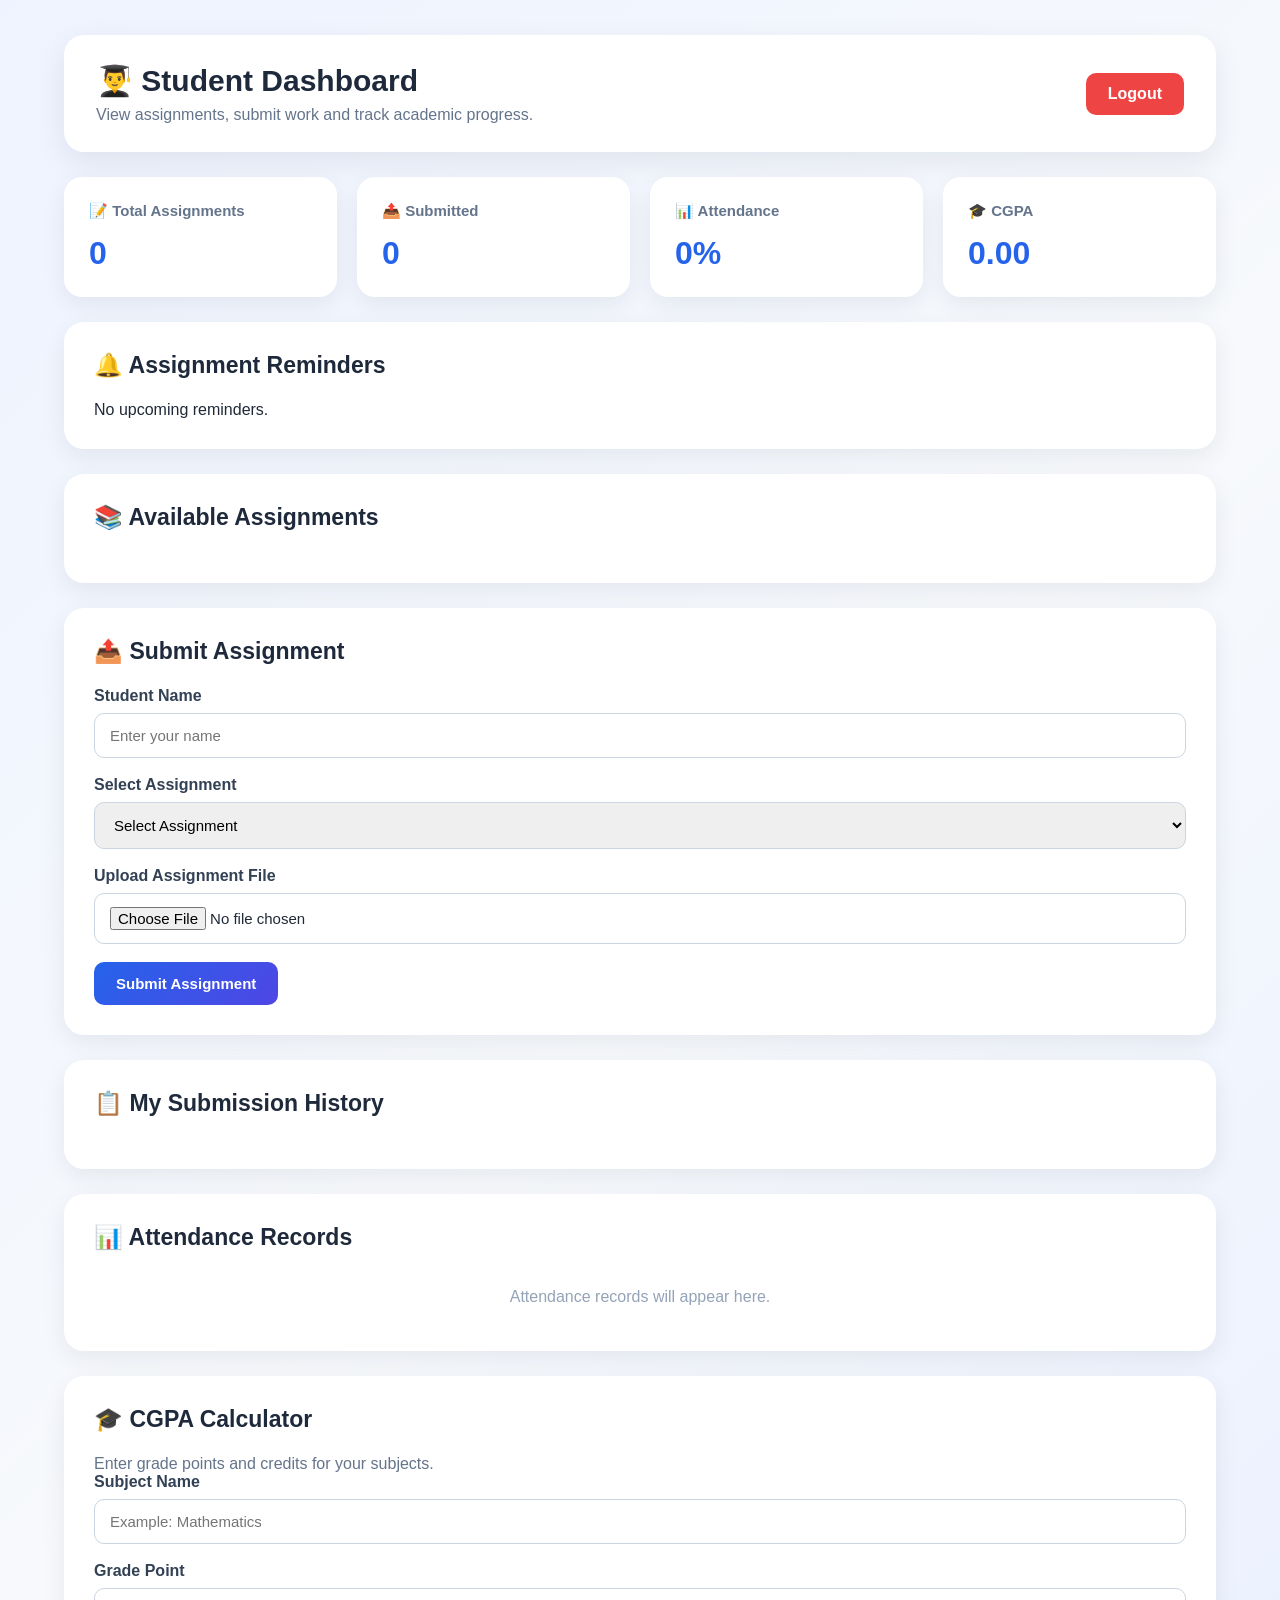
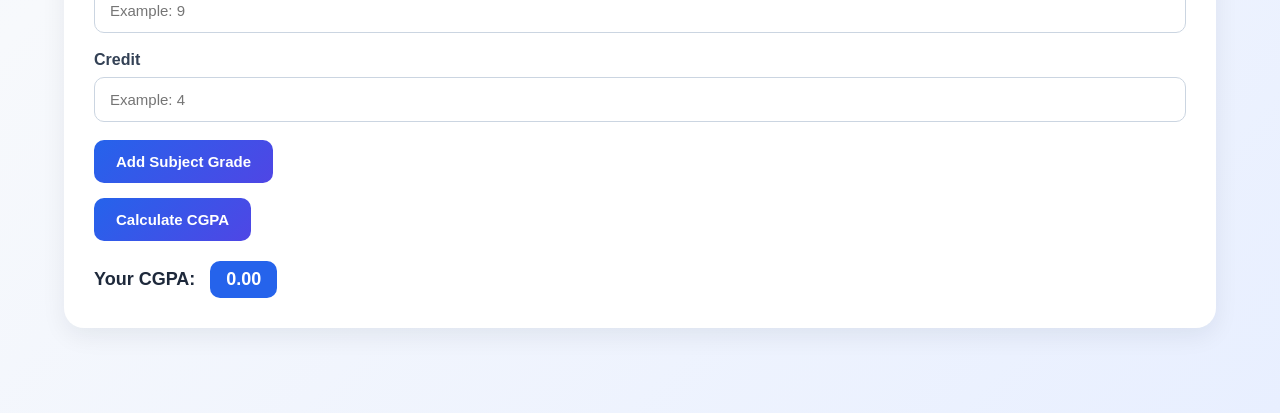
==== STUDENT.HTML @ c76e6006 "Updated College Academic Portal" ====
<!DOCTYPE html>
<html lang="en">

<head>

    <meta charset="UTF-8">

    <meta
        name="viewport"
        content="width=device-width, initial-scale=1.0"
    >

    <title>Student Dashboard</title>

    <link rel="stylesheet" href="STYLE.CSS">

</head>


<body>


<div class="dashboard-container">


    <!-- HEADER -->

    <header class="dashboard-header">

        <div>

            <h1>👨‍🎓 Student Dashboard</h1>

            <p>
                View assignments, submit work and track academic progress.
            </p>

        </div>


        <a href="INDEX.HTML" class="logout-button">

            Logout

        </a>

    </header>



    <!-- DASHBOARD -->

    <section class="stats-grid">


        <div class="stat-card">

            <h3>📝 Total Assignments</h3>

            <span id="studentAssignmentCount">

                0

            </span>

        </div>



        <div class="stat-card">

            <h3>📤 Submitted</h3>

            <span id="studentSubmittedCount">

                0

            </span>

        </div>



        <div class="stat-card">

            <h3>📊 Attendance</h3>

            <span id="studentAttendance">

                0%

            </span>

        </div>



        <div class="stat-card">

            <h3>🎓 CGPA</h3>

            <span id="studentCGPA">

                0.00

            </span>

        </div>


    </section>



    <!-- REMINDERS -->

    <section class="portal-section">


        <h2>🔔 Assignment Reminders</h2>


        <div id="reminderList">

            No upcoming reminders.

        </div>


    </section>



    <!-- AVAILABLE ASSIGNMENTS -->

    <section class="portal-section">


        <h2>📚 Available Assignments</h2>


        <div
            id="studentAssignmentList"
            class="list-container"
        >

        </div>


    </section>



    <!-- SUBMIT ASSIGNMENT -->

    <section class="portal-section">


        <h2>📤 Submit Assignment</h2>


        <div class="form-group">

            <label>Student Name</label>

            <input
                type="text"
                id="studentName"
                placeholder="Enter your name"
            >

        </div>



        <div class="form-group">

            <label>Select Assignment</label>

            <select id="studentAssignmentSelect">

                <option value="">

                    Select Assignment

                </option>

            </select>

        </div>



        <div class="form-group">

            <label>Upload Assignment File</label>

            <input
                type="file"
                id="assignmentFile"
            >

        </div>



        <button id="submitAssignmentButton">

            Submit Assignment

        </button>


    </section>



    <!-- SUBMISSION HISTORY -->

    <section class="portal-section">


        <h2>📋 My Submission History</h2>


        <div
            id="studentSubmissionHistory"
            class="list-container"
        >

        </div>


    </section>



    <!-- ATTENDANCE -->

    <section class="portal-section">


        <h2>📊 Attendance Records</h2>


        <p class="empty-message">

            Attendance records will appear here.

        </p>


    </section>



    <!-- CGPA -->

    <section class="portal-section">


        <h2>🎓 CGPA Calculator</h2>


        <p class="section-description">

            Enter grade points and credits for your subjects.
        </p>



        <div class="form-group">

            <label>Subject Name</label>

            <input
                type="text"
                id="cgpaSubject"
                placeholder="Example: Mathematics"
            >

        </div>



        <div class="form-group">

            <label>Grade Point</label>

            <input
                type="number"
                id="gradePoint"
                placeholder="Example: 9"
            >

        </div>



        <div class="form-group">

            <label>Credit</label>

            <input
                type="number"
                id="credit"
                placeholder="Example: 4"
            >

        </div>



        <button id="addGradeButton">

            Add Subject Grade

        </button>



        <div
            id="cgpaSubjectList"
            class="list-container"
        >

        </div>



        <button
            id="calculateCGPAButton"
            class="secondary-button"
        >

            Calculate CGPA

        </button>



        <div class="cgpa-result">

            Your CGPA:

            <span id="cgpaResult">

                0.00

            </span>

        </div>


    </section>


</div>


<script src="SCRIPT.JS"></script>


</body>

</html>
---- STYLE.CSS ----
/* =========================
   GLOBAL SETTINGS
========================= */

* {
    margin: 0;
    padding: 0;
    box-sizing: border-box;
}


body {

    font-family: Arial, sans-serif;

    background:
    linear-gradient(
        135deg,
        #eef3ff,
        #f7f9fc,
        #e8efff
    );

    color: #1f2937;

    min-height: 100vh;

}


/* =========================
   PAGE
========================= */

.page-wrapper {

    width: 100%;

    min-height: 100vh;

}


/* =========================
   NAVBAR
========================= */

.navbar {

    width: 100%;

    padding: 20px 8%;

    display: flex;

    justify-content: space-between;

    align-items: center;

    background: white;

    box-shadow:
    0 4px 20px rgba(0, 0, 0, 0.08);

}


.logo {

    display: flex;

    align-items: center;

    gap: 12px;

}


.logo-icon {

    width: 50px;

    height: 50px;

    border-radius: 14px;

    display: flex;

    align-items: center;

    justify-content: center;

    font-size: 24px;

    background:
    linear-gradient(
        135deg,
        #2563eb,
        #4f46e5
    );

}


.logo h2 {

    font-size: 22px;

    color: #1e293b;

}


.logo p {

    font-size: 13px;

    color: #64748b;

    margin-top: 4px;

}


.nav-status {

    padding: 10px 18px;

    background: #f1f5f9;

    border-radius: 30px;

    font-size: 14px;

    color: #475569;

}


.status-dot {

    width: 9px;

    height: 9px;

    display: inline-block;

    border-radius: 50%;

    background: #22c55e;

    margin-right: 7px;

}


/* =========================
   HERO SECTION
========================= */

.hero {

    padding:

    80px 10%

    60px;

    text-align: center;

}


.hero-content {

    max-width: 850px;

    margin: auto;

}


.welcome-badge {

    display: inline-block;

    padding: 10px 20px;

    border-radius: 30px;

    background: #dbeafe;

    color: #2563eb;

    font-size: 14px;

    font-weight: bold;

    margin-bottom: 25px;

}


.hero h1 {

    font-size: 48px;

    line-height: 1.2;

    color: #1e293b;

}


.hero h1 span {

    display: block;

    color: #2563eb;

}


.hero p {

    max-width: 700px;

    margin: 25px auto 0;

    font-size: 18px;

    line-height: 1.7;

    color: #64748b;

}


/* =========================
   FEATURES
========================= */

.features-section {

    width: 85%;

    max-width: 1200px;

    margin: auto;

    padding: 40px 0 70px;

    text-align: center;

}


.features-section h2 {

    font-size: 30px;

    color: #1e293b;

}


.section-description {

    margin-top: 12px;

    color: #64748b;

}


.features-grid {

    margin-top: 40px;

    display: grid;

    grid-template-columns:

    repeat(4, 1fr);

    gap: 20px;

}


.feature-card {

    background: white;

    padding: 30px 22px;

    border-radius: 18px;

    text-align: left;

    box-shadow:

    0 10px 25px
    rgba(15, 23, 42, 0.08);

    transition: 0.3s;

}


.feature-card:hover {

    transform:
    translateY(-7px);

    box-shadow:

    0 18px 35px
    rgba(37, 99, 235, 0.15);

}


.feature-icon {

    width: 50px;

    height: 50px;

    display: flex;

    align-items: center;

    justify-content: center;

    font-size: 25px;

    border-radius: 14px;

    background: #eff6ff;

    margin-bottom: 18px;

}


.feature-card h3 {

    font-size: 18px;

    color: #1e293b;

    margin-bottom: 10px;

}


.feature-card p {

    color: #64748b;

    line-height: 1.6;

    font-size: 14px;

}


/* =========================
   ROLE SECTION
========================= */

.role-section {

    width: 85%;

    max-width: 1100px;

    margin: 20px auto 70px;

}


.role-heading {

    text-align: center;

    margin-bottom: 35px;

}


.role-heading h2 {

    font-size: 32px;

    color: #1e293b;

}


.role-heading p {

    margin-top: 10px;

    color: #64748b;

}


.role-container {

    display: grid;

    grid-template-columns:

    repeat(2, 1fr);

    gap: 30px;

}


.role-card {

    background: white;

    padding: 40px;

    border-radius: 22px;

    box-shadow:

    0 12px 35px
    rgba(15, 23, 42, 0.10);

    transition: 0.3s;

}


.role-card:hover {

    transform:
    translateY(-8px);

}


.student-card {

    border-top:

    5px solid #2563eb;

}


.staff-card {

    border-top:

    5px solid #7c3aed;

}


.role-icon {

    width: 65px;

    height: 65px;

    display: flex;

    align-items: center;

    justify-content: center;

    border-radius: 18px;

    background: #f1f5f9;

    font-size: 30px;

    margin-bottom: 22px;

}


.role-card h2 {

    font-size: 27px;

    color: #1e293b;

    margin-bottom: 15px;

}


.role-card p {

    font-size: 16px;

    color: #64748b;

    line-height: 1.7;

    min-height: 80px;

}


/* =========================
   BUTTON
========================= */

.role-button {

    margin-top: 25px;

    display: flex;

    align-items: center;

    justify-content: space-between;

    text-decoration: none;

    padding: 15px 20px;

    border-radius: 12px;

    color: white;

    font-weight: bold;

    background:

    linear-gradient(
        135deg,
        #2563eb,
        #4f46e5
    );

    transition: 0.3s;

}


.staff-card .role-button {

    background:

    linear-gradient(
        135deg,
        #7c3aed,
        #9333ea
    );

}


.role-button:hover {

    transform:
    translateX(5px);

}


/* =========================
   FOOTER
========================= */

footer {

    text-align: center;

    padding: 25px;

    color: #64748b;

    font-size: 14px;

    background: white;

}


/* =========================
   TABLET
========================= */

@media (max-width: 900px) {

    .features-grid {

        grid-template-columns:

        repeat(2, 1fr);

    }


    .hero h1 {

        font-size: 38px;

    }

}


/* =========================
   MOBILE
========================= */

@media (max-width: 650px) {

    .navbar {

        padding: 18px;

        flex-direction: column;

        gap: 15px;

        text-align: center;

    }


    .logo {

        flex-direction: column;

    }


    .hero {

        padding: 60px 20px;

    }


    .hero h1 {

        font-size: 32px;

    }


    .hero p {

        font-size: 16px;

    }


    .features-section {

        width: 90%;

    }


    .features-grid {

        grid-template-columns: 1fr;

    }


    .role-section {

        width: 90%;

    }


    .role-container {

        grid-template-columns: 1fr;

    }


    .role-card {

        padding: 30px 25px;

    }

}
/* =========================
   DASHBOARD DESIGN
========================= */

.dashboard-container {
    width: 90%;
    max-width: 1200px;
    margin: 0 auto;
    padding: 35px 0 60px;
}


/* =========================
   DASHBOARD HEADER
========================= */

.dashboard-header {
    background: white;
    padding: 28px 32px;
    border-radius: 20px;

    display: flex;
    justify-content: space-between;
    align-items: center;

    margin-bottom: 25px;

    box-shadow:
        0 10px 30px
        rgba(15, 23, 42, 0.08);
}

.dashboard-header h1 {
    font-size: 30px;
    color: #1e293b;
    margin-bottom: 8px;
}

.dashboard-header p {
    color: #64748b;
}


/* =========================
   LOGOUT BUTTON
========================= */

.logout-button {
    text-decoration: none;

    background: #ef4444;

    color: white;

    padding: 12px 22px;

    border-radius: 10px;

    font-weight: bold;

    transition: 0.3s;
}

.logout-button:hover {
    transform: translateY(-2px);
}


/* =========================
   STATISTICS CARDS
========================= */

.stats-grid {
    display: grid;

    grid-template-columns:
        repeat(4, 1fr);

    gap: 20px;

    margin-bottom: 25px;
}

.stat-card {
    background: white;

    padding: 25px;

    border-radius: 18px;

    box-shadow:
        0 8px 25px
        rgba(15, 23, 42, 0.07);
}

.stat-card h3 {
    font-size: 15px;

    color: #64748b;

    margin-bottom: 15px;
}

.stat-card span {
    font-size: 32px;

    font-weight: bold;

    color: #2563eb;
}


/* =========================
   DASHBOARD SECTIONS
========================= */

.portal-section {
    background: white;

    padding: 30px;

    border-radius: 20px;

    margin-bottom: 25px;

    box-shadow:
        0 8px 25px
        rgba(15, 23, 42, 0.07);
}

.portal-section h2 {
    color: #1e293b;

    font-size: 23px;

    margin-bottom: 22px;
}


/* =========================
   FORM
========================= */

.form-group {
    margin-bottom: 18px;
}

.form-group label {
    display: block;

    margin-bottom: 8px;

    font-weight: bold;

    color: #334155;
}

input,
select,
textarea {
    width: 100%;

    padding: 13px 15px;

    border:
        1px solid #cbd5e1;

    border-radius: 10px;

    font-size: 15px;

    outline: none;
}

input:focus,
select:focus,
textarea:focus {
    border-color: #2563eb;

    box-shadow:
        0 0 0 3px
        rgba(37, 99, 235, 0.12);
}

textarea {
    min-height: 110px;

    resize: vertical;
}


/* =========================
   SUBJECT INPUT
========================= */

.input-row {
    display: flex;

    gap: 12px;

    align-items: center;
}

.input-row input {
    flex: 1;
}


/* =========================
   BUTTONS
========================= */

button {
    background:
        linear-gradient(
            135deg,
            #2563eb,
            #4f46e5
        );

    color: white;

    border: none;

    padding: 13px 22px;

    border-radius: 10px;

    cursor: pointer;

    font-size: 15px;

    font-weight: bold;

    transition: 0.3s;
}

button:hover {
    transform: translateY(-2px);

    box-shadow:
        0 8px 18px
        rgba(37, 99, 235, 0.25);
}


/* =========================
   LIST ITEMS
========================= */

.list-container {
    margin-top: 15px;
}

.list-item {
    background: #f8fafc;

    padding: 18px;

    border-radius: 12px;

    margin-bottom: 12px;

    border-left:
        5px solid #2563eb;
}

.list-item h3 {
    color: #1e293b;

    margin-bottom: 8px;
}

.list-item p {
    color: #64748b;

    margin: 6px 0;

    line-height: 1.5;
}


/* =========================
   DELETE BUTTON
========================= */

.delete-button {
    background: #ef4444;

    margin-top: 10px;

    padding: 9px 15px;
}


/* =========================
   EMPTY MESSAGE
========================= */

.empty-message {
    color: #94a3b8;

    text-align: center;

    padding: 15px;
}


/* =========================
   CGPA
========================= */

.cgpa-result {
    margin-top: 20px;

    font-size: 18px;

    font-weight: bold;

    color: #1e293b;
}

.cgpa-result span {
    display: inline-block;

    margin-left: 10px;

    padding: 8px 16px;

    border-radius: 10px;

    background: #2563eb;

    color: white;
}


/* =========================
   DASHBOARD RESPONSIVE
========================= */

@media (max-width: 900px) {

    .stats-grid {
        grid-template-columns:
            repeat(2, 1fr);
    }

}


@media (max-width: 650px) {

    .dashboard-container {
        width: 90%;
    }

    .dashboard-header {
        flex-direction: column;

        gap: 18px;

        text-align: center;
    }

    .stats-grid {
        grid-template-columns: 1fr;
    }

    .input-row {
        flex-direction: column;

        align-items: stretch;
    }

    .input-row button {
        width: 100%;
    }

    .portal-section {
        padding: 22px;
    }

}
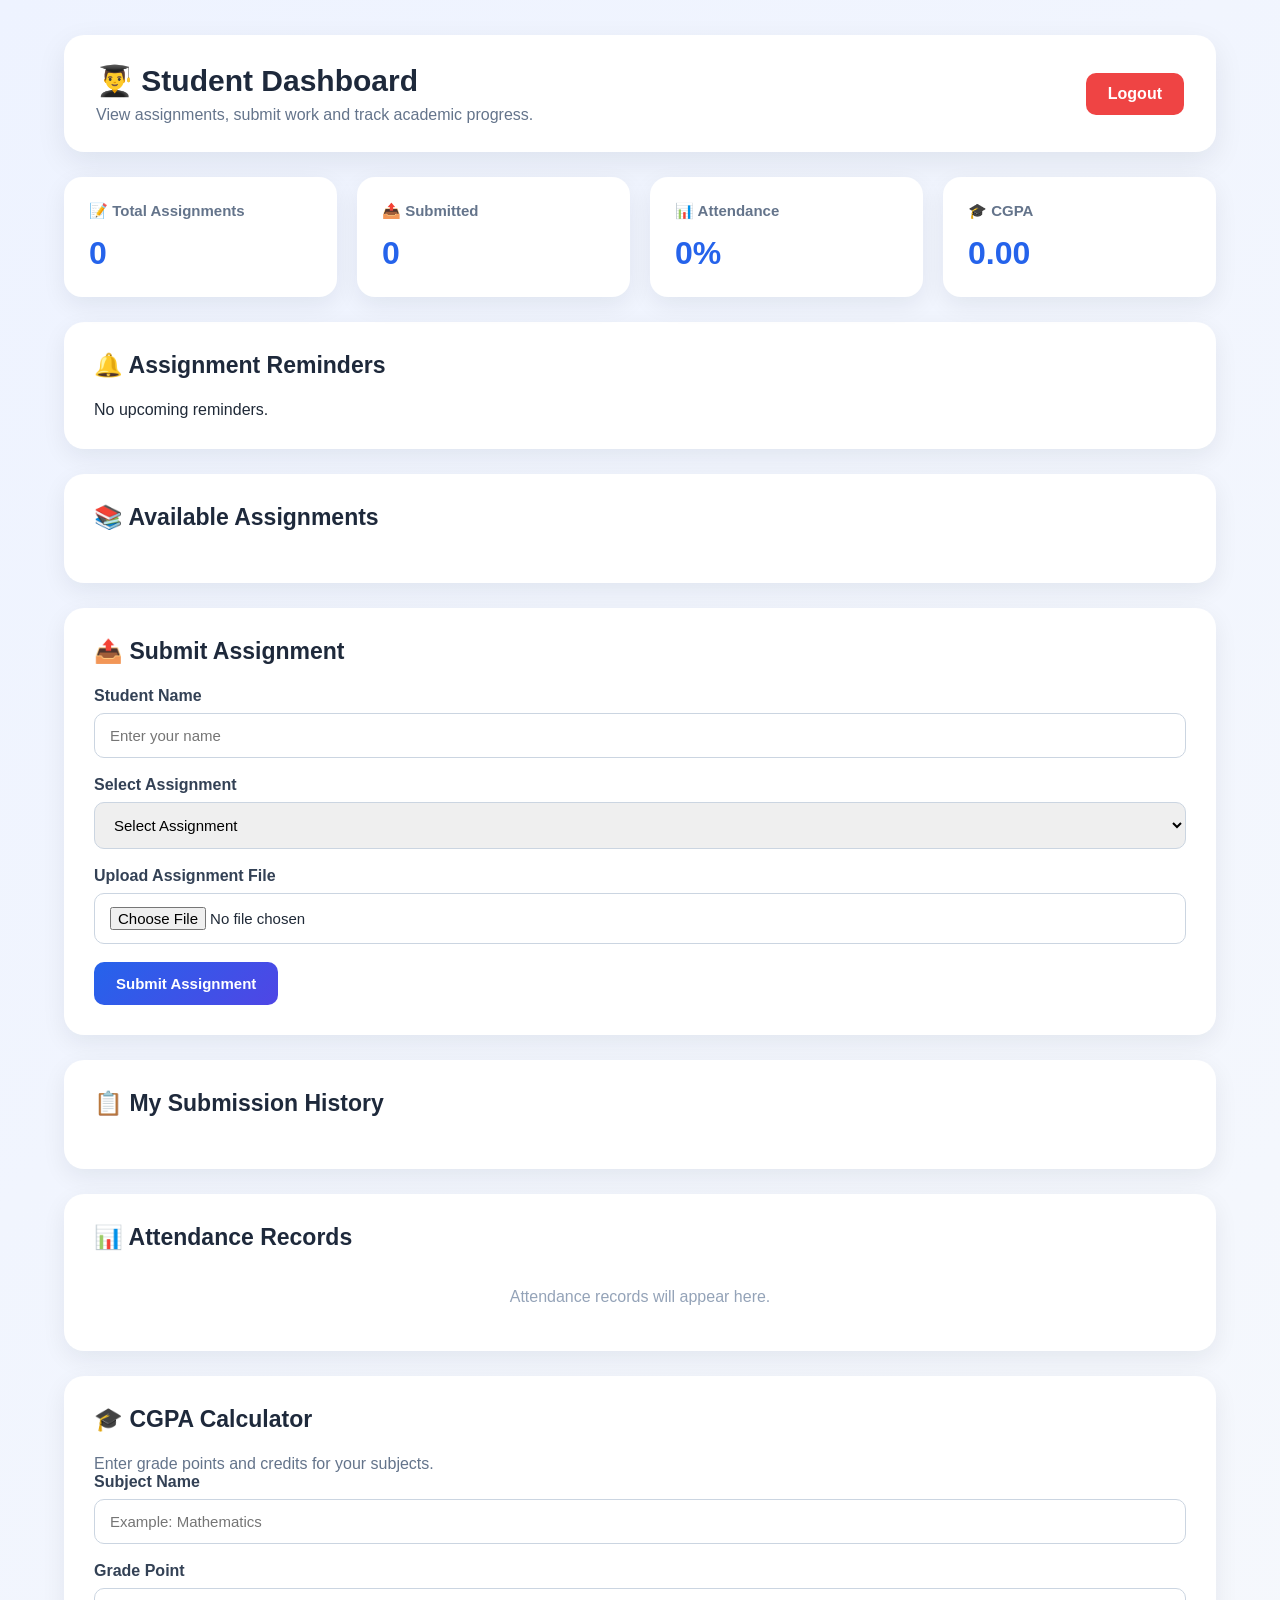
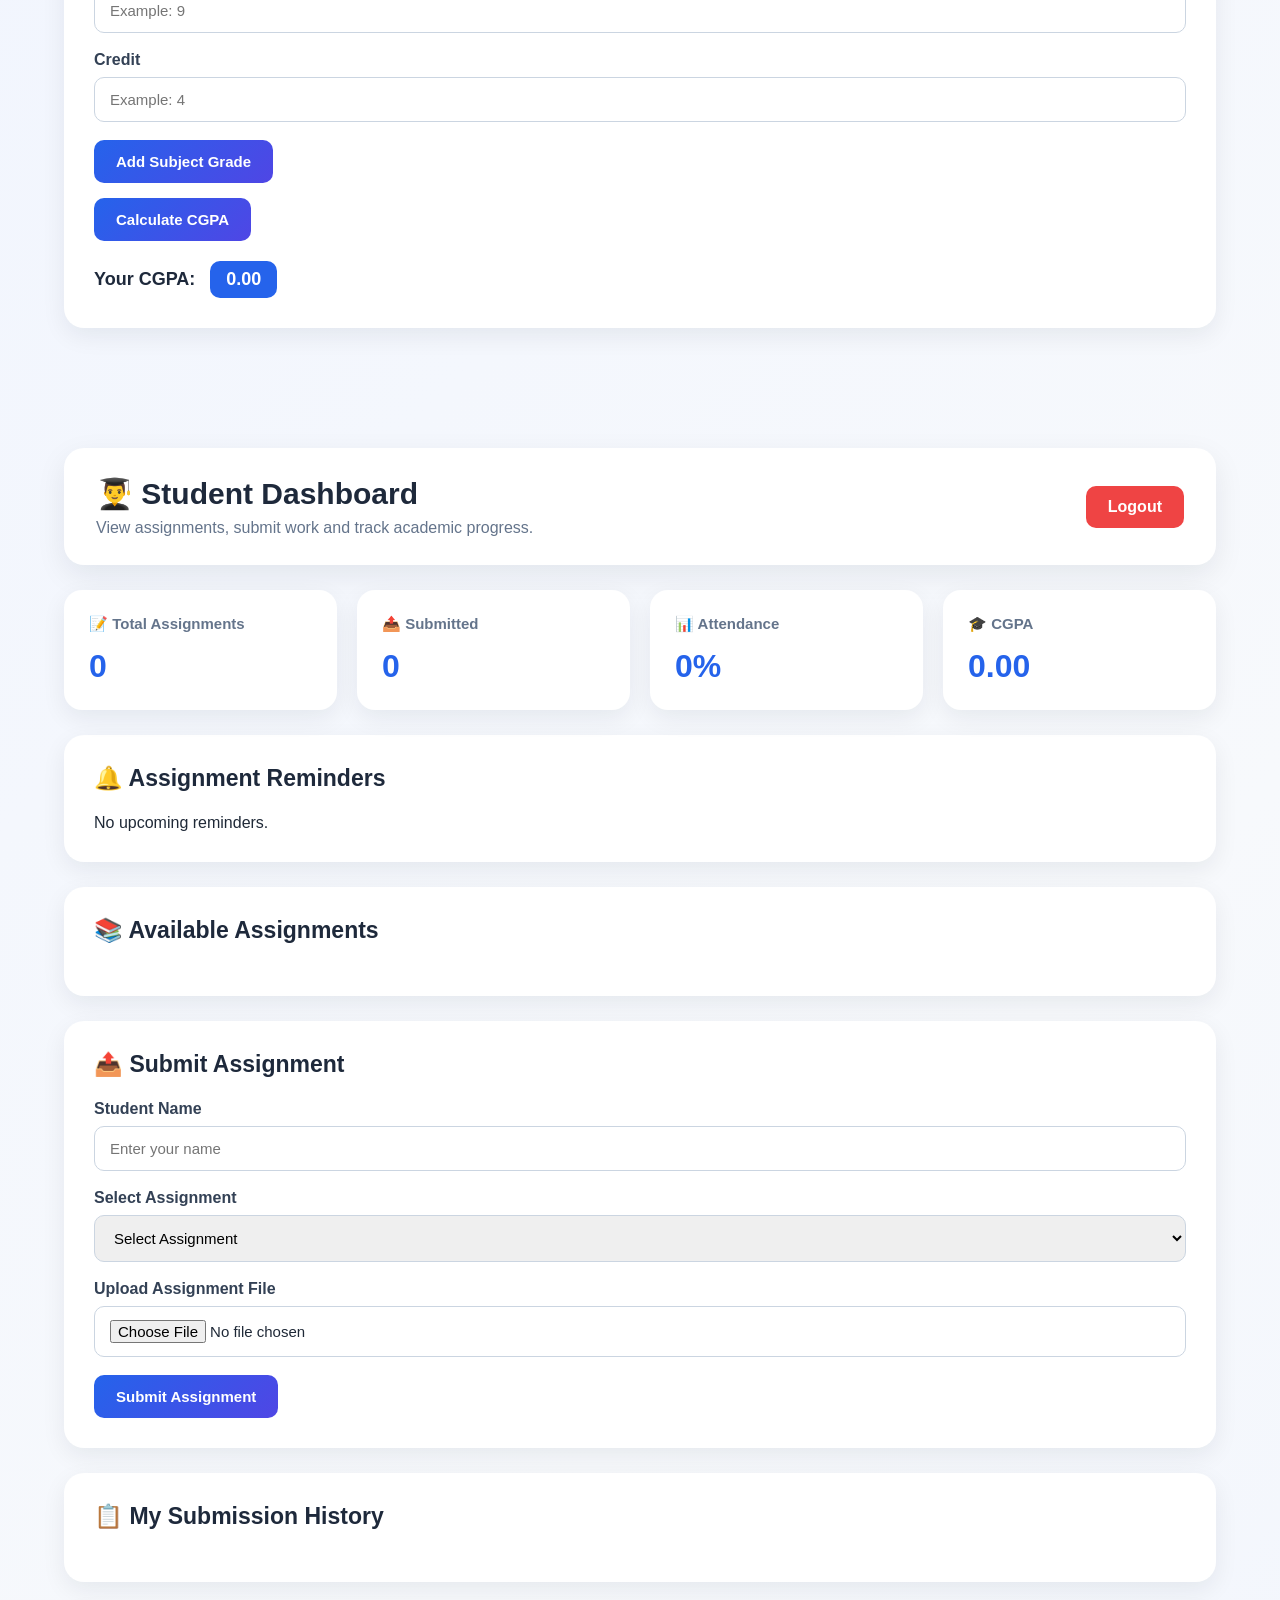
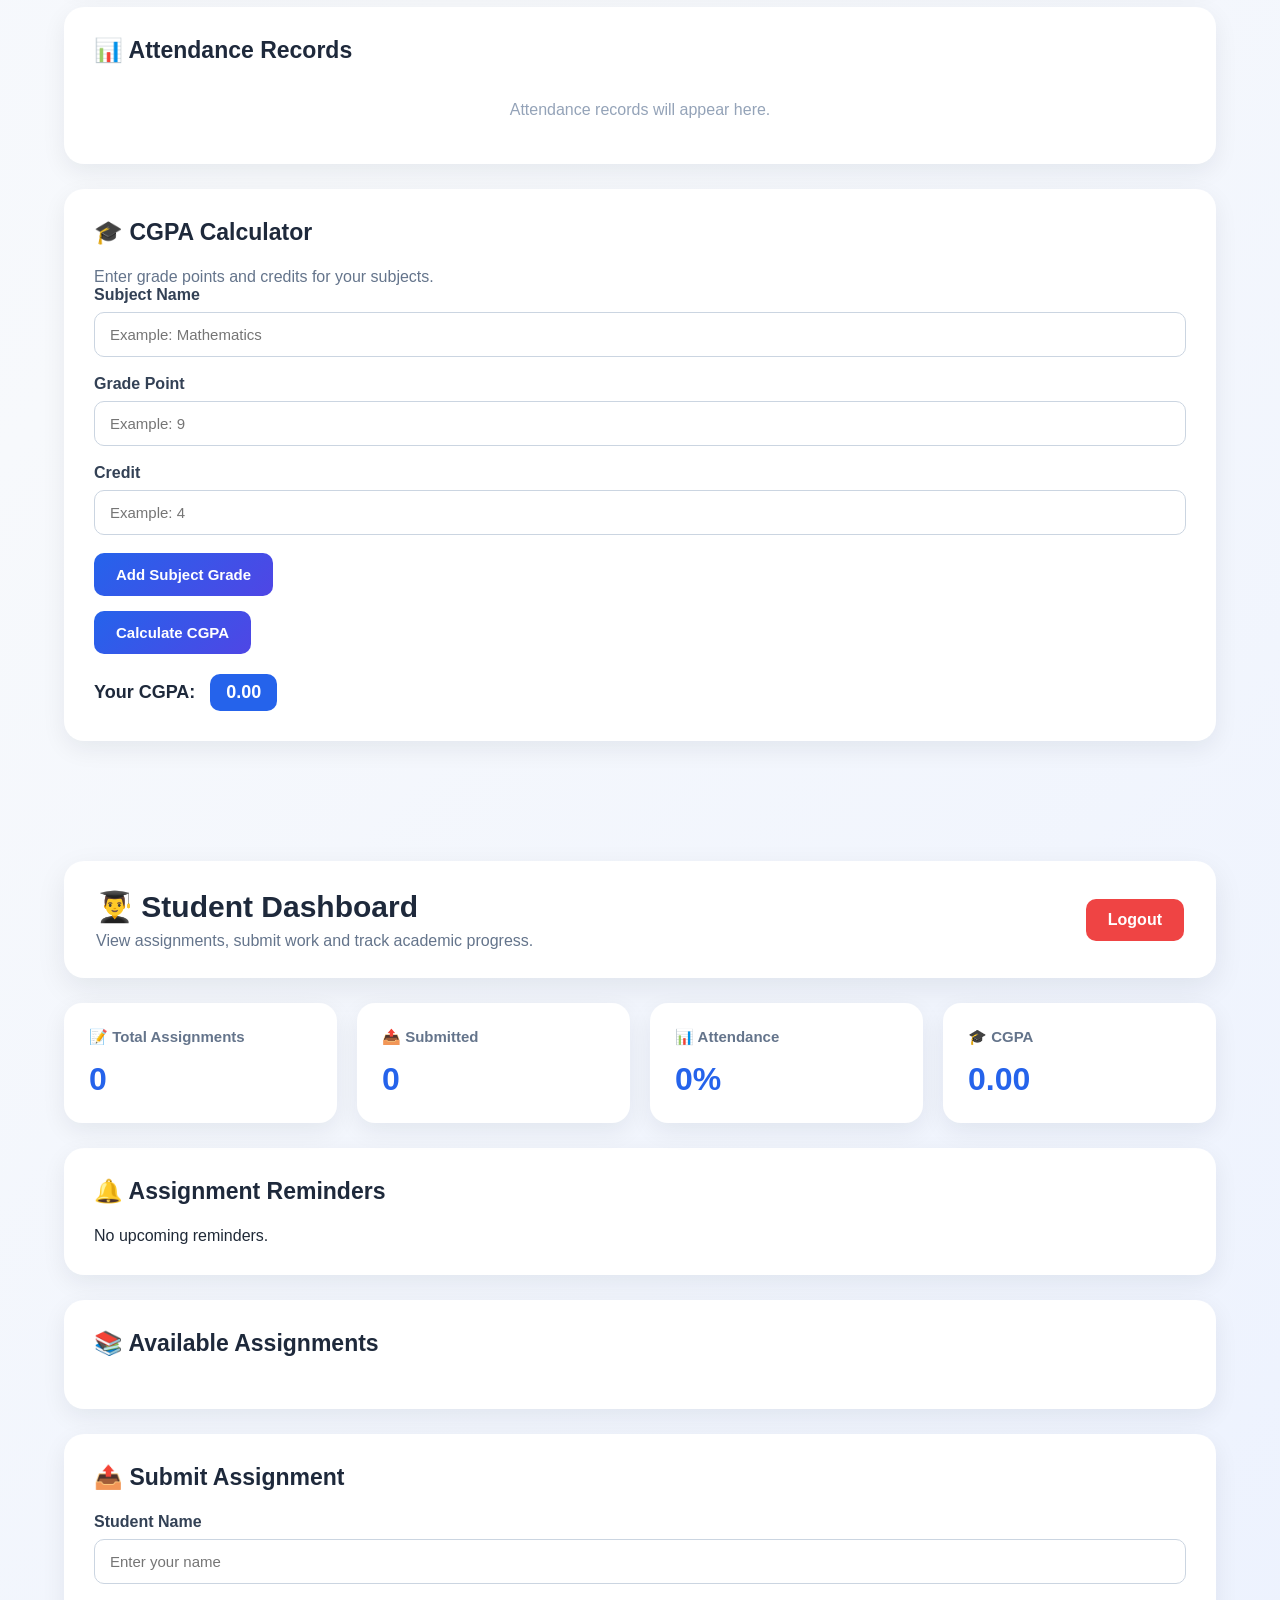
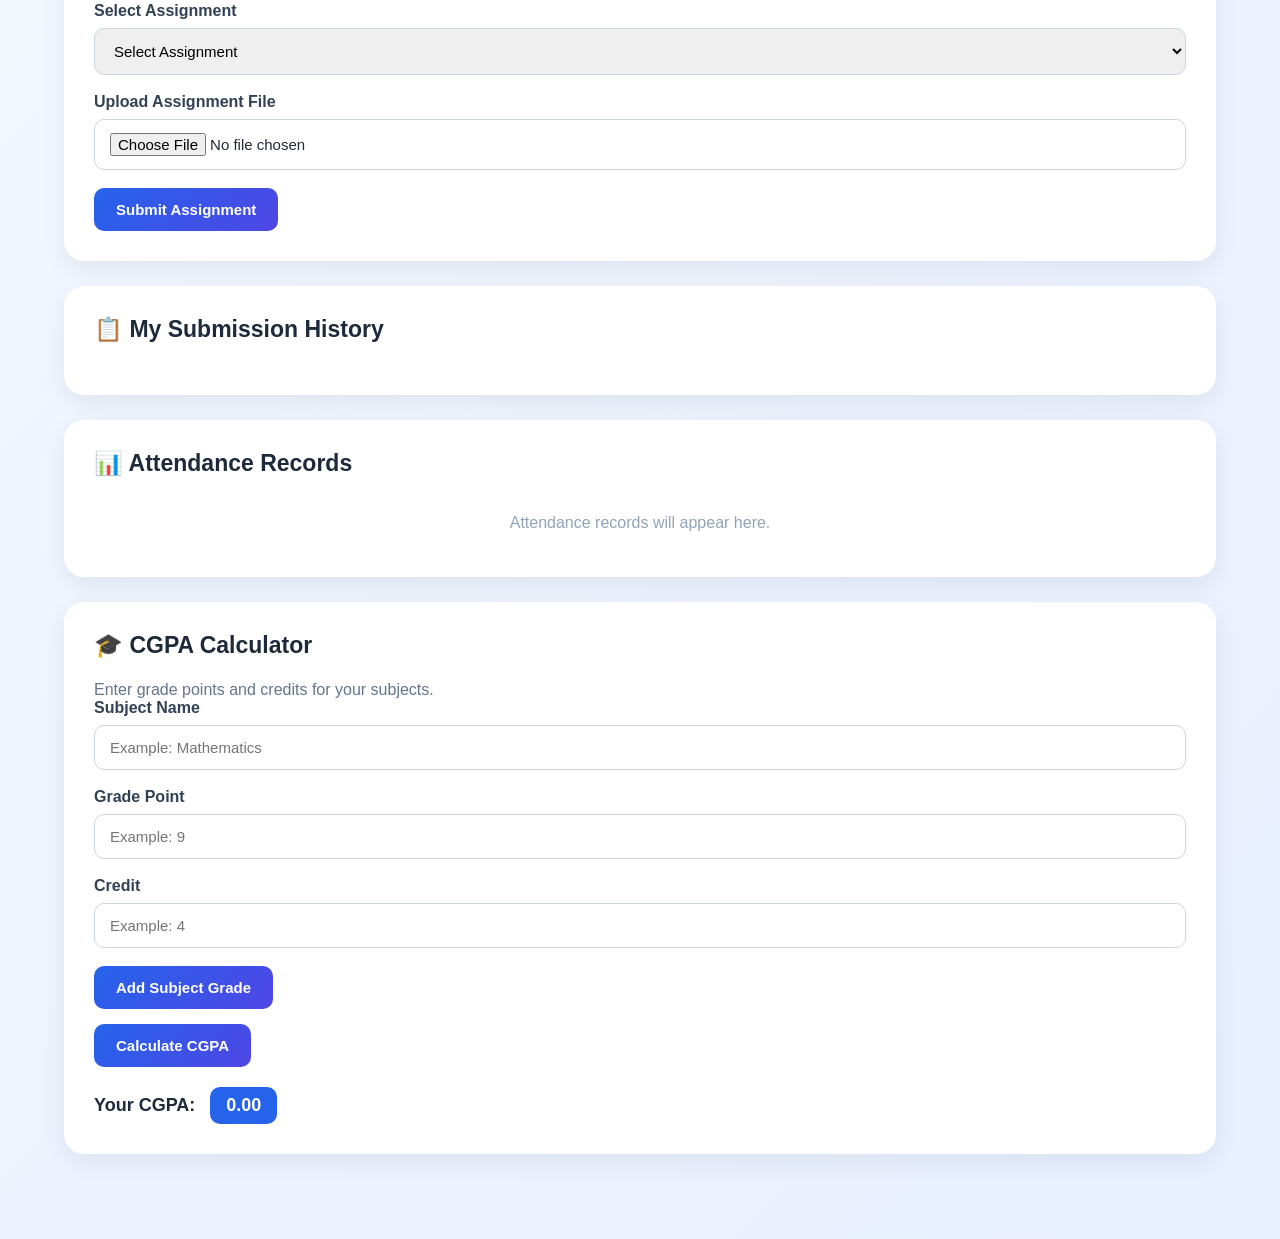
==== commit 7a582526: "Updated College Academic Portal homepage" ====
--- a/STUDENT.HTML
+++ b/STUDENT.HTML
@@ -363,4 +363,734 @@
 
 </body>
 
+</html><!DOCTYPE html>
+<html lang="en">
+
+<head>
+
+    <meta charset="UTF-8">
+
+    <meta
+        name="viewport"
+        content="width=device-width, initial-scale=1.0"
+    >
+
+    <title>Student Dashboard</title>
+
+    <link rel="stylesheet" href="STYLE.CSS">
+
+</head>
+
+
+<body>
+
+
+<div class="dashboard-container">
+
+
+    <!-- HEADER -->
+
+    <header class="dashboard-header">
+
+        <div>
+
+            <h1>👨‍🎓 Student Dashboard</h1>
+
+            <p>
+                View assignments, submit work and track academic progress.
+            </p>
+
+        </div>
+
+
+        <a href="INDEX.HTML" class="logout-button">
+
+            Logout
+
+        </a>
+
+    </header>
+
+
+
+    <!-- DASHBOARD -->
+
+    <section class="stats-grid">
+
+
+        <div class="stat-card">
+
+            <h3>📝 Total Assignments</h3>
+
+            <span id="studentAssignmentCount">
+
+                0
+
+            </span>
+
+        </div>
+
+
+
+        <div class="stat-card">
+
+            <h3>📤 Submitted</h3>
+
+            <span id="studentSubmittedCount">
+
+                0
+
+            </span>
+
+        </div>
+
+
+
+        <div class="stat-card">
+
+            <h3>📊 Attendance</h3>
+
+            <span id="studentAttendance">
+
+                0%
+
+            </span>
+
+        </div>
+
+
+
+        <div class="stat-card">
+
+            <h3>🎓 CGPA</h3>
+
+            <span id="studentCGPA">
+
+                0.00
+
+            </span>
+
+        </div>
+
+
+    </section>
+
+
+
+    <!-- REMINDERS -->
+
+    <section class="portal-section">
+
+
+        <h2>🔔 Assignment Reminders</h2>
+
+
+        <div id="reminderList">
+
+            No upcoming reminders.
+
+        </div>
+
+
+    </section>
+
+
+
+    <!-- AVAILABLE ASSIGNMENTS -->
+
+    <section class="portal-section">
+
+
+        <h2>📚 Available Assignments</h2>
+
+
+        <div
+            id="studentAssignmentList"
+            class="list-container"
+        >
+
+        </div>
+
+
+    </section>
+
+
+
+    <!-- SUBMIT ASSIGNMENT -->
+
+    <section class="portal-section">
+
+
+        <h2>📤 Submit Assignment</h2>
+
+
+        <div class="form-group">
+
+            <label>Student Name</label>
+
+            <input
+                type="text"
+                id="studentName"
+                placeholder="Enter your name"
+            >
+
+        </div>
+
+
+
+        <div class="form-group">
+
+            <label>Select Assignment</label>
+
+            <select id="studentAssignmentSelect">
+
+                <option value="">
+
+                    Select Assignment
+
+                </option>
+
+            </select>
+
+        </div>
+
+
+
+        <div class="form-group">
+
+            <label>Upload Assignment File</label>
+
+            <input
+                type="file"
+                id="assignmentFile"
+            >
+
+        </div>
+
+
+
+        <button id="submitAssignmentButton">
+
+            Submit Assignment
+
+        </button>
+
+
+    </section>
+
+
+
+    <!-- SUBMISSION HISTORY -->
+
+    <section class="portal-section">
+
+
+        <h2>📋 My Submission History</h2>
+
+
+        <div
+            id="studentSubmissionHistory"
+            class="list-container"
+        >
+
+        </div>
+
+
+    </section>
+
+
+
+    <!-- ATTENDANCE -->
+
+    <section class="portal-section">
+
+
+        <h2>📊 Attendance Records</h2>
+
+
+        <p class="empty-message">
+
+            Attendance records will appear here.
+
+        </p>
+
+
+    </section>
+
+
+
+    <!-- CGPA -->
+
+    <section class="portal-section">
+
+
+        <h2>🎓 CGPA Calculator</h2>
+
+
+        <p class="section-description">
+
+            Enter grade points and credits for your subjects.
+        </p>
+
+
+
+        <div class="form-group">
+
+            <label>Subject Name</label>
+
+            <input
+                type="text"
+                id="cgpaSubject"
+                placeholder="Example: Mathematics"
+            >
+
+        </div>
+
+
+
+        <div class="form-group">
+
+            <label>Grade Point</label>
+
+            <input
+                type="number"
+                id="gradePoint"
+                placeholder="Example: 9"
+            >
+
+        </div>
+
+
+
+        <div class="form-group">
+
+            <label>Credit</label>
+
+            <input
+                type="number"
+                id="credit"
+                placeholder="Example: 4"
+            >
+
+        </div>
+
+
+
+        <button id="addGradeButton">
+
+            Add Subject Grade
+
+        </button>
+
+
+
+        <div
+            id="cgpaSubjectList"
+            class="list-container"
+        >
+
+        </div>
+
+
+
+        <button
+            id="calculateCGPAButton"
+            class="secondary-button"
+        >
+
+            Calculate CGPA
+
+        </button>
+
+
+
+        <div class="cgpa-result">
+
+            Your CGPA:
+
+            <span id="cgpaResult">
+
+                0.00
+
+            </span>
+
+        </div>
+
+
+    </section>
+
+
+</div>
+
+
+<script src="SCRIPT.JS"></script>
+
+
+</body>
+
+</html><!DOCTYPE html>
+<html lang="en">
+
+<head>
+
+    <meta charset="UTF-8">
+
+    <meta
+        name="viewport"
+        content="width=device-width, initial-scale=1.0"
+    >
+
+    <title>Student Dashboard</title>
+
+    <link rel="stylesheet" href="STYLE.CSS">
+
+</head>
+
+
+<body>
+
+
+<div class="dashboard-container">
+
+
+    <!-- HEADER -->
+
+    <header class="dashboard-header">
+
+        <div>
+
+            <h1>👨‍🎓 Student Dashboard</h1>
+
+            <p>
+                View assignments, submit work and track academic progress.
+            </p>
+
+        </div>
+
+
+        <a href="INDEX.HTML" class="logout-button">
+
+            Logout
+
+        </a>
+
+    </header>
+
+
+
+    <!-- DASHBOARD -->
+
+    <section class="stats-grid">
+
+
+        <div class="stat-card">
+
+            <h3>📝 Total Assignments</h3>
+
+            <span id="studentAssignmentCount">
+
+                0
+
+            </span>
+
+        </div>
+
+
+
+        <div class="stat-card">
+
+            <h3>📤 Submitted</h3>
+
+            <span id="studentSubmittedCount">
+
+                0
+
+            </span>
+
+        </div>
+
+
+
+        <div class="stat-card">
+
+            <h3>📊 Attendance</h3>
+
+            <span id="studentAttendance">
+
+                0%
+
+            </span>
+
+        </div>
+
+
+
+        <div class="stat-card">
+
+            <h3>🎓 CGPA</h3>
+
+            <span id="studentCGPA">
+
+                0.00
+
+            </span>
+
+        </div>
+
+
+    </section>
+
+
+
+    <!-- REMINDERS -->
+
+    <section class="portal-section">
+
+
+        <h2>🔔 Assignment Reminders</h2>
+
+
+        <div id="reminderList">
+
+            No upcoming reminders.
+
+        </div>
+
+
+    </section>
+
+
+
+    <!-- AVAILABLE ASSIGNMENTS -->
+
+    <section class="portal-section">
+
+
+        <h2>📚 Available Assignments</h2>
+
+
+        <div
+            id="studentAssignmentList"
+            class="list-container"
+        >
+
+        </div>
+
+
+    </section>
+
+
+
+    <!-- SUBMIT ASSIGNMENT -->
+
+    <section class="portal-section">
+
+
+        <h2>📤 Submit Assignment</h2>
+
+
+        <div class="form-group">
+
+            <label>Student Name</label>
+
+            <input
+                type="text"
+                id="studentName"
+                placeholder="Enter your name"
+            >
+
+        </div>
+
+
+
+        <div class="form-group">
+
+            <label>Select Assignment</label>
+
+            <select id="studentAssignmentSelect">
+
+                <option value="">
+
+                    Select Assignment
+
+                </option>
+
+            </select>
+
+        </div>
+
+
+
+        <div class="form-group">
+
+            <label>Upload Assignment File</label>
+
+            <input
+                type="file"
+                id="assignmentFile"
+            >
+
+        </div>
+
+
+
+        <button id="submitAssignmentButton">
+
+            Submit Assignment
+
+        </button>
+
+
+    </section>
+
+
+
+    <!-- SUBMISSION HISTORY -->
+
+    <section class="portal-section">
+
+
+        <h2>📋 My Submission History</h2>
+
+
+        <div
+            id="studentSubmissionHistory"
+            class="list-container"
+        >
+
+        </div>
+
+
+    </section>
+
+
+
+    <!-- ATTENDANCE -->
+
+    <section class="portal-section">
+
+
+        <h2>📊 Attendance Records</h2>
+
+
+        <p class="empty-message">
+
+            Attendance records will appear here.
+
+        </p>
+
+
+    </section>
+
+
+
+    <!-- CGPA -->
+
+    <section class="portal-section">
+
+
+        <h2>🎓 CGPA Calculator</h2>
+
+
+        <p class="section-description">
+
+            Enter grade points and credits for your subjects.
+        </p>
+
+
+
+        <div class="form-group">
+
+            <label>Subject Name</label>
+
+            <input
+                type="text"
+                id="cgpaSubject"
+                placeholder="Example: Mathematics"
+            >
+
+        </div>
+
+
+
+        <div class="form-group">
+
+            <label>Grade Point</label>
+
+            <input
+                type="number"
+                id="gradePoint"
+                placeholder="Example: 9"
+            >
+
+        </div>
+
+
+
+        <div class="form-group">
+
+            <label>Credit</label>
+
+            <input
+                type="number"
+                id="credit"
+                placeholder="Example: 4"
+            >
+
+        </div>
+
+
+
+        <button id="addGradeButton">
+
+            Add Subject Grade
+
+        </button>
+
+
+
+        <div
+            id="cgpaSubjectList"
+            class="list-container"
+        >
+
+        </div>
+
+
+
+        <button
+            id="calculateCGPAButton"
+            class="secondary-button"
+        >
+
+            Calculate CGPA
+
+        </button>
+
+
+
+        <div class="cgpa-result">
+
+            Your CGPA:
+
+            <span id="cgpaResult">
+
+                0.00
+
+            </span>
+
+        </div>
+
+
+    </section>
+
+
+</div>
+
+
+<script src="SCRIPT.JS"></script>
+
+
+</body>
+
 </html>
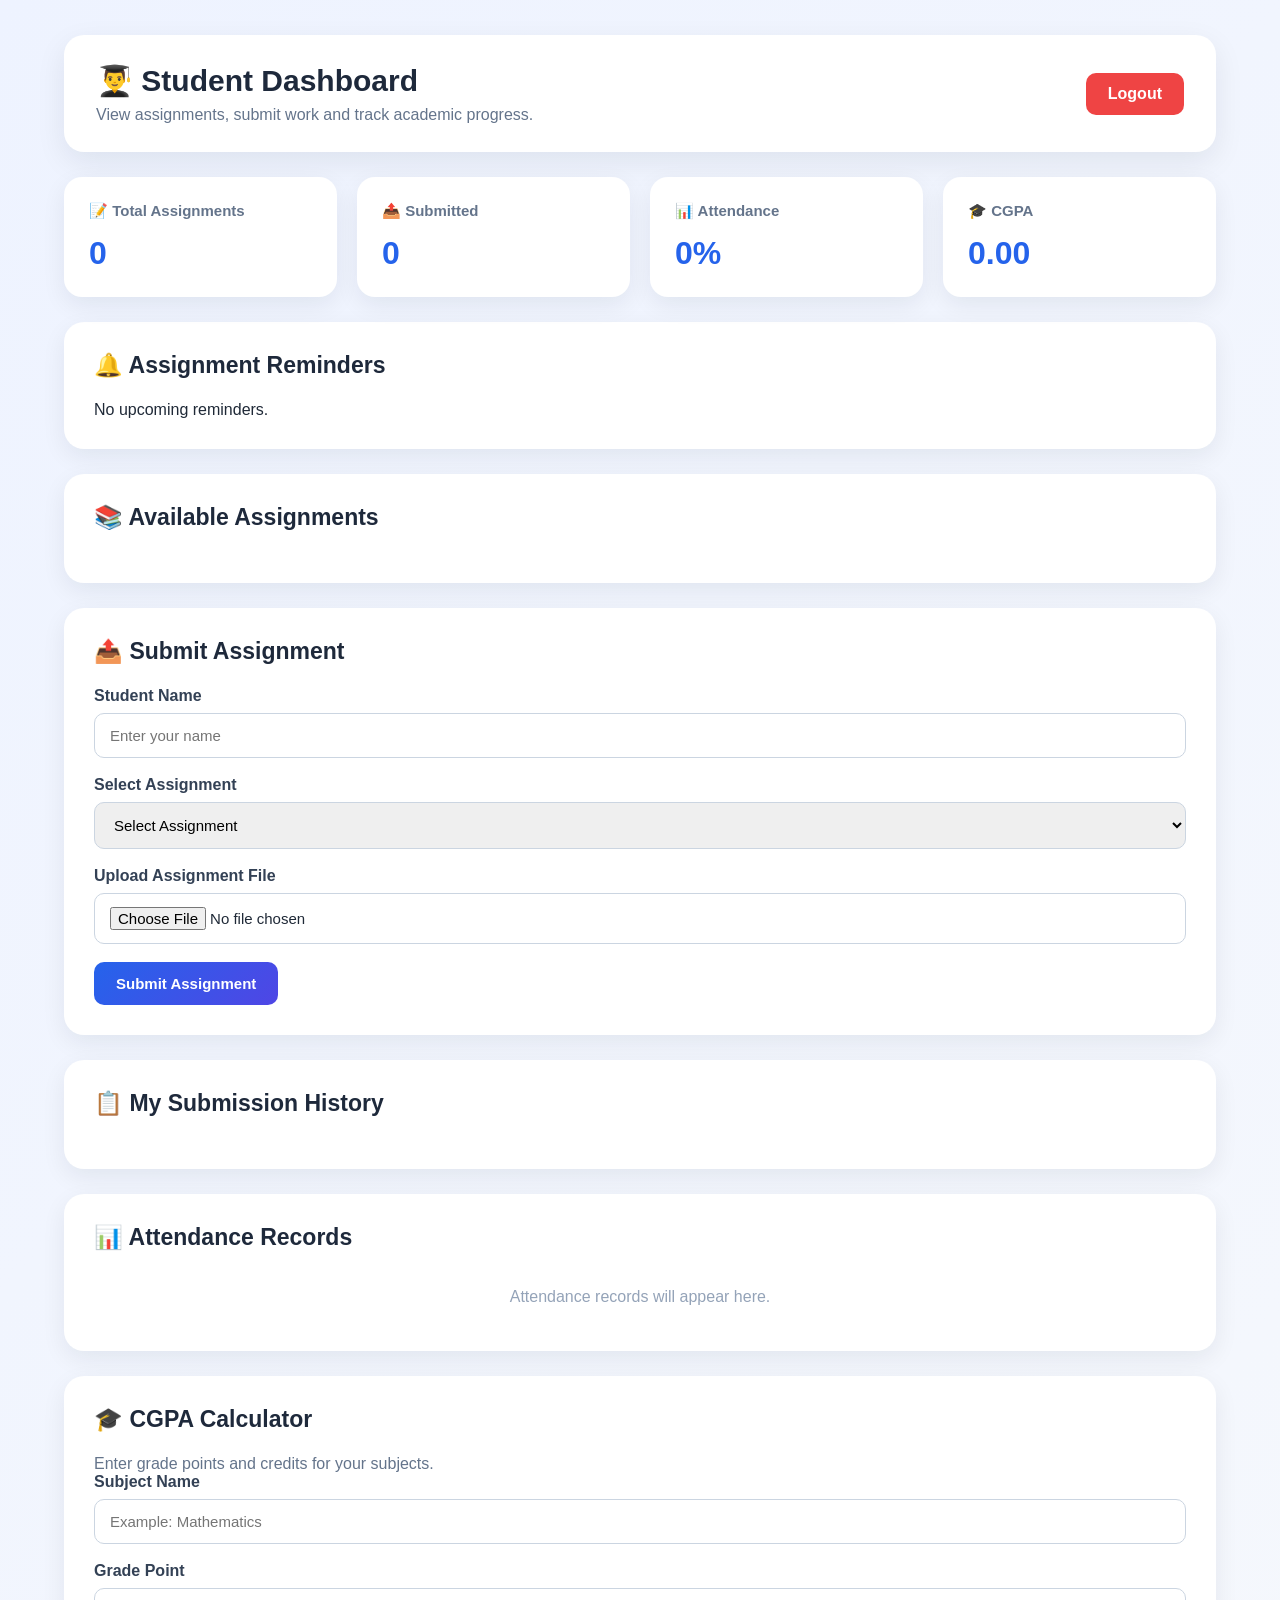
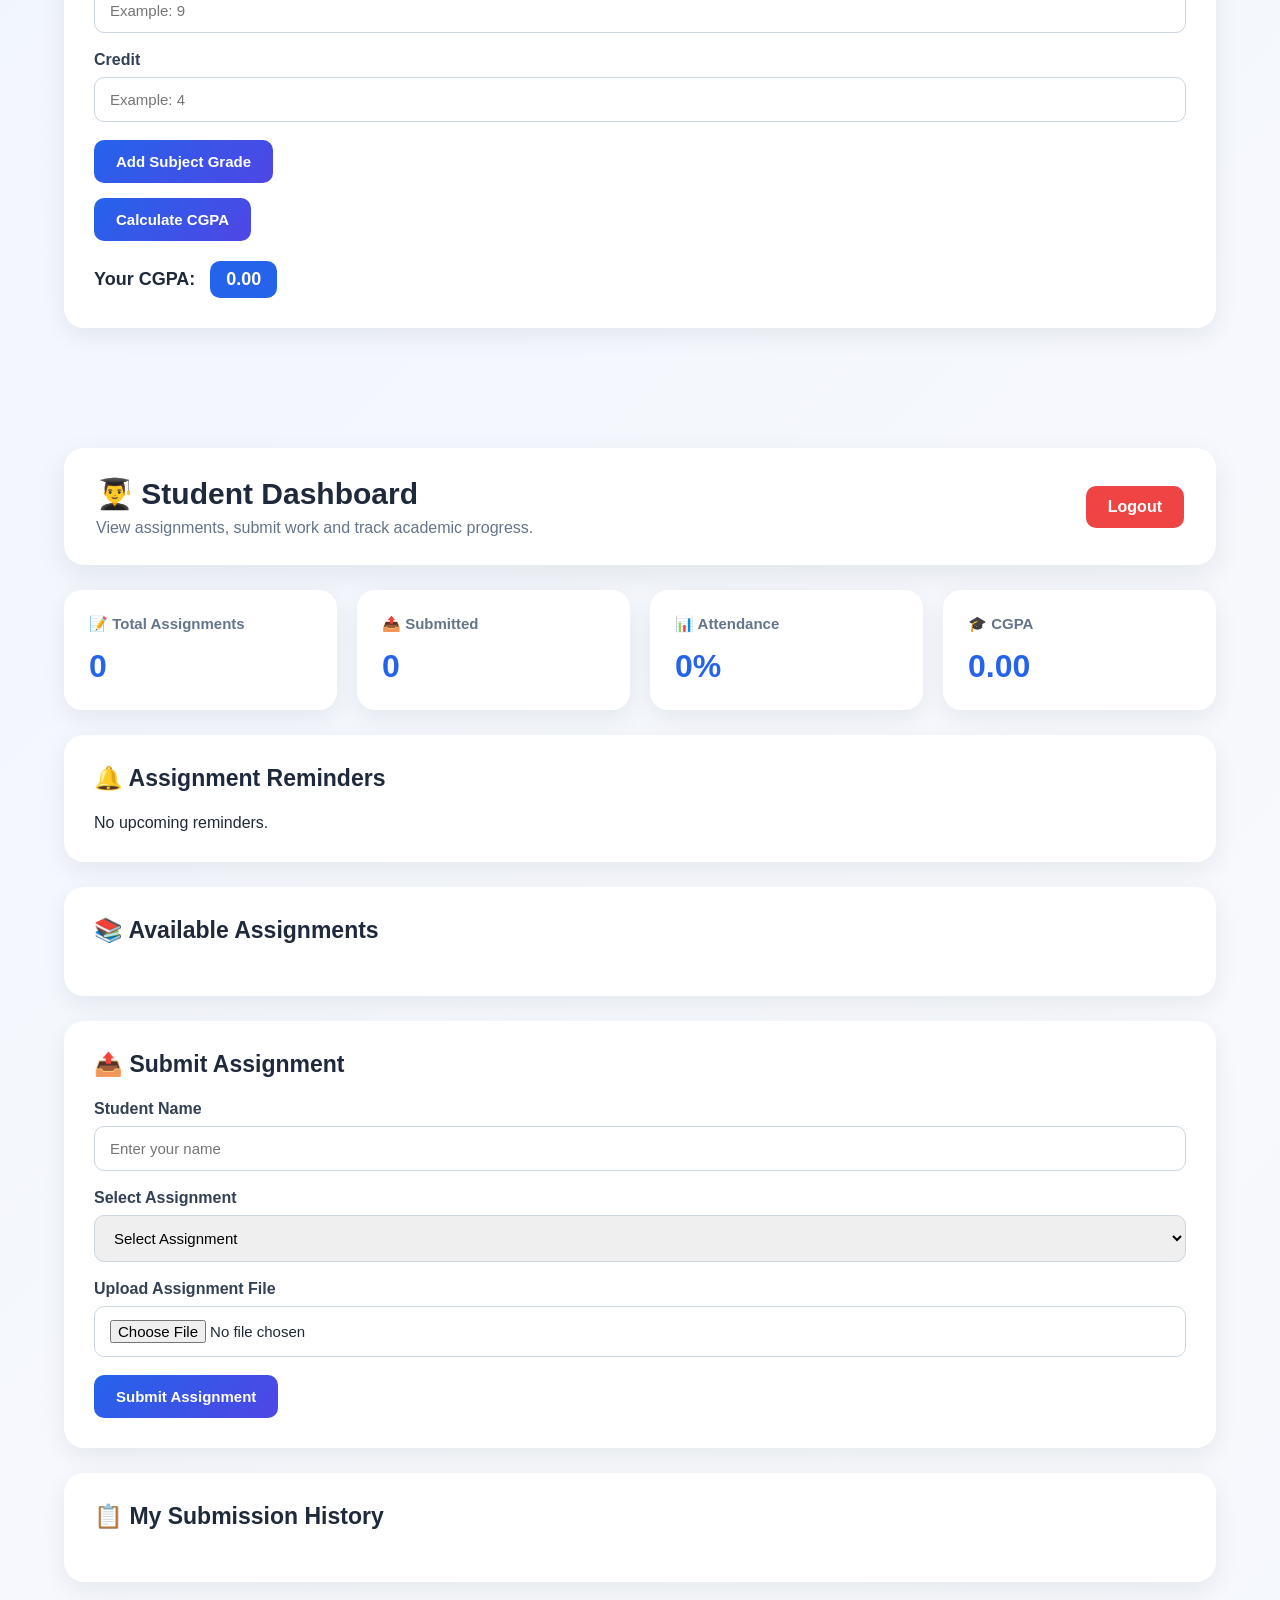
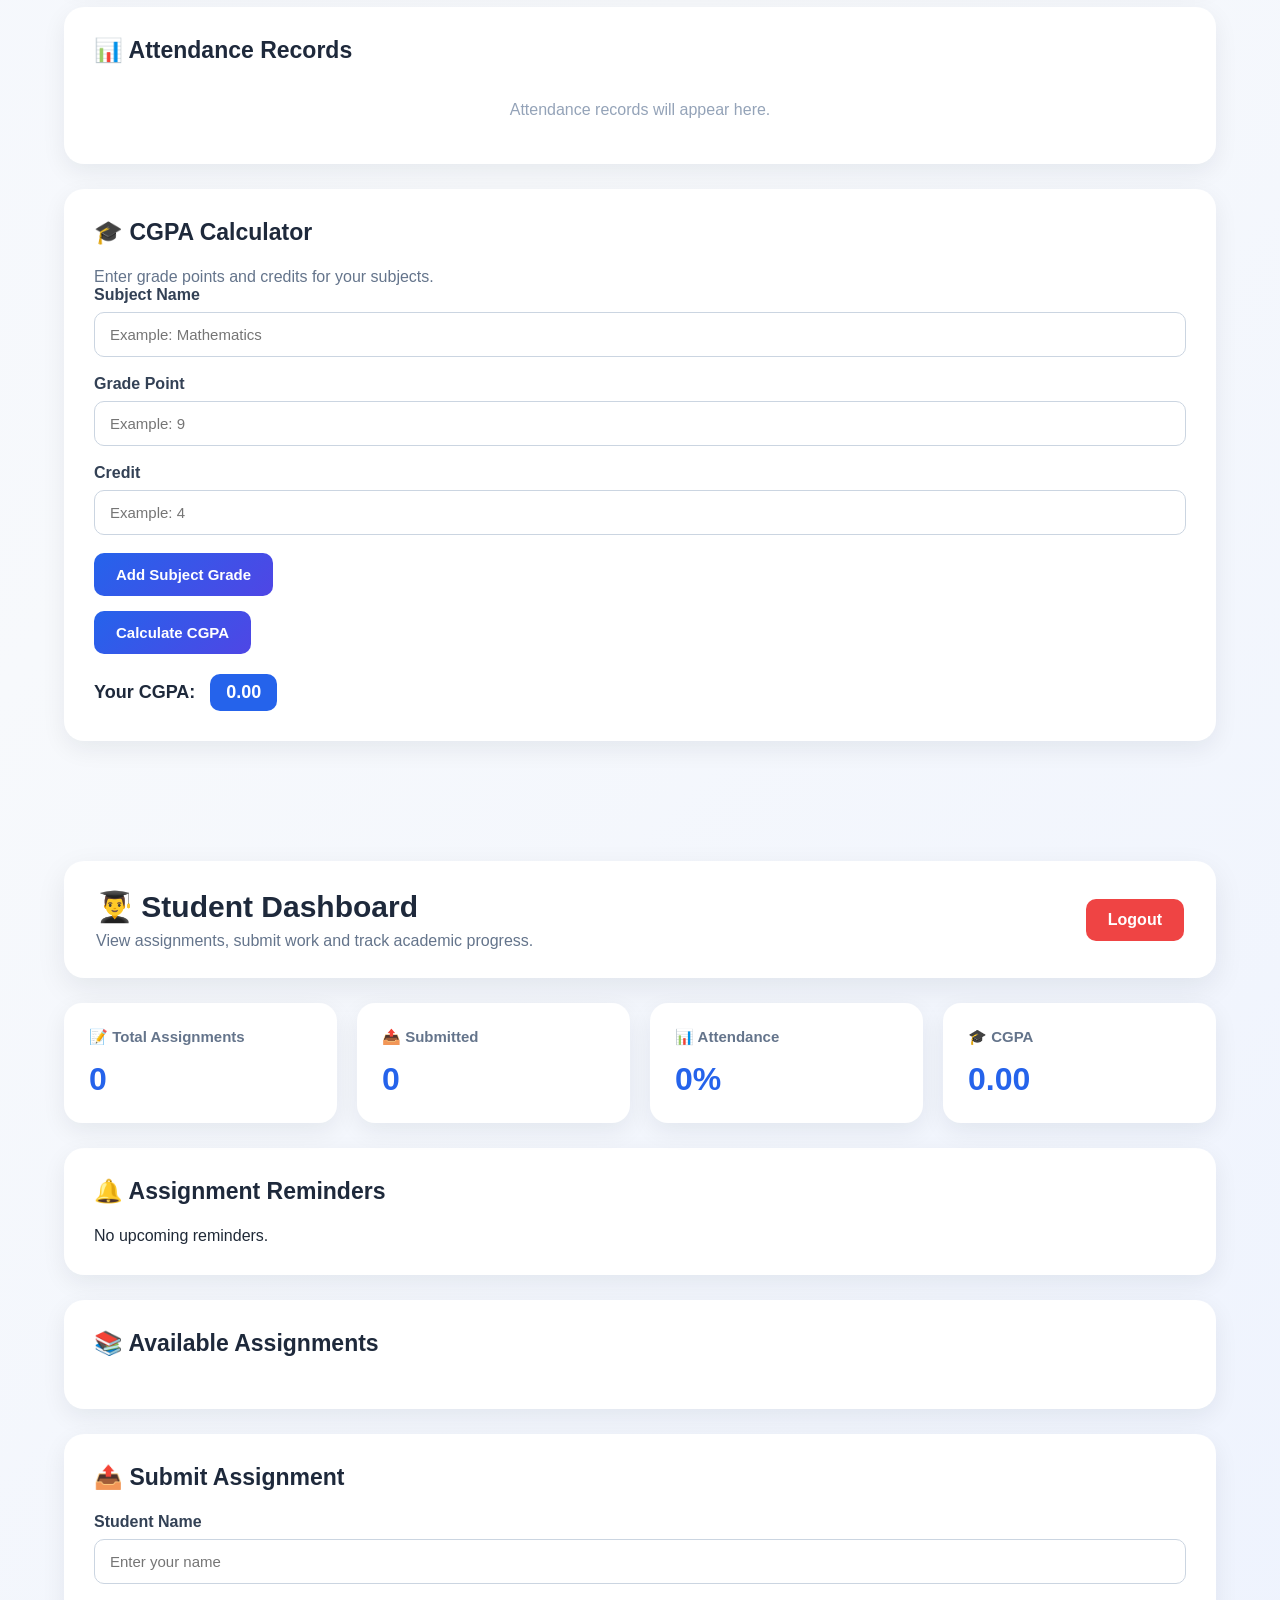
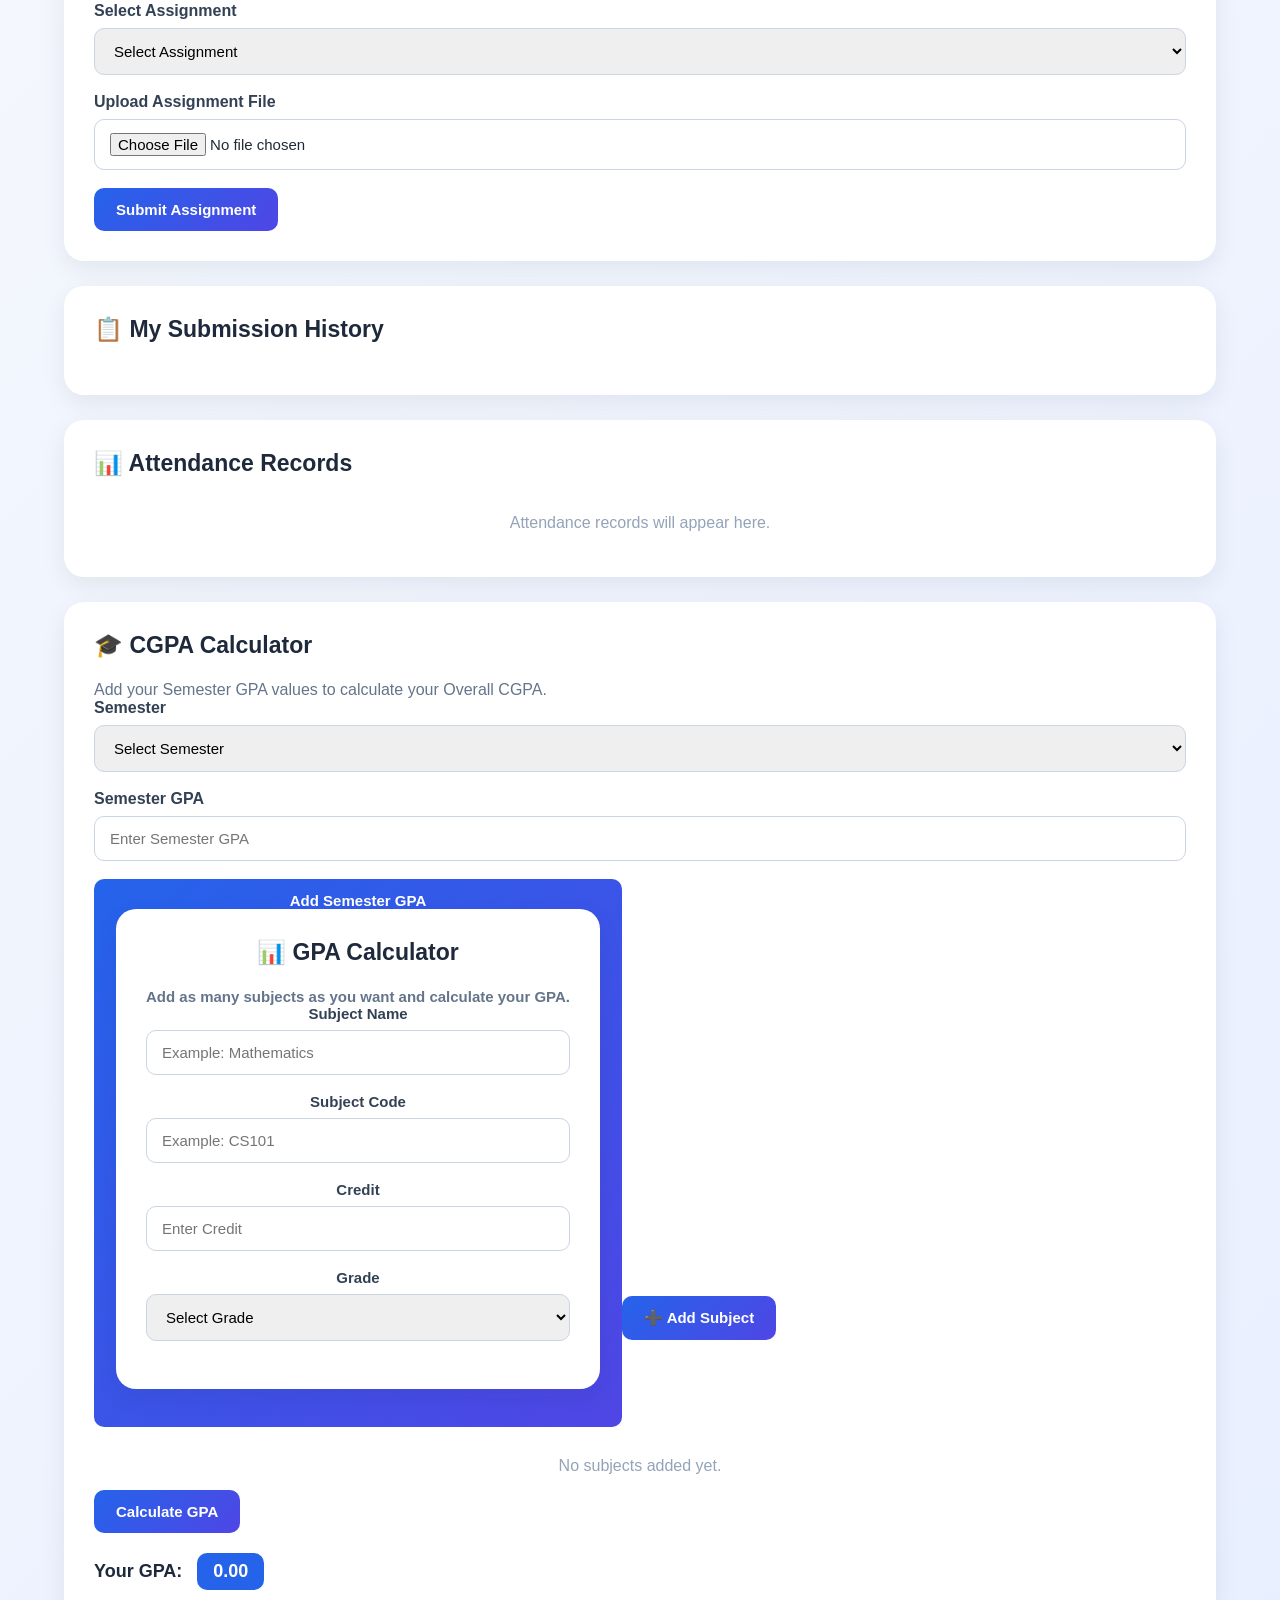
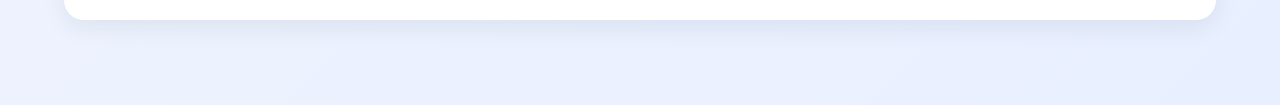
==== commit 4518ce58: "Updated GPA and CGPA features" ====
--- a/STUDENT.HTML
+++ b/STUDENT.HTML
@@ -986,111 +986,211 @@
 
     <!-- CGPA -->
 
-    <section class="portal-section">
-
-
-        <h2>🎓 CGPA Calculator</h2>
-
-
-        <p class="section-description">
-
-            Enter grade points and credits for your subjects.
-        </p>
-
-
-
-        <div class="form-group">
-
-            <label>Subject Name</label>
-
-            <input
-                type="text"
-                id="cgpaSubject"
-                placeholder="Example: Mathematics"
-            >
-
-        </div>
-
-
-
-        <div class="form-group">
-
-            <label>Grade Point</label>
-
-            <input
-                type="number"
-                id="gradePoint"
-                placeholder="Example: 9"
-            >
-
-        </div>
-
-
-
-        <div class="form-group">
-
-            <label>Credit</label>
-
-            <input
-                type="number"
-                id="credit"
-                placeholder="Example: 4"
-            >
-
-        </div>
-
-
-
-        <button id="addGradeButton">
-
-            Add Subject Grade
-
-        </button>
-
-
-
-        <div
-            id="cgpaSubjectList"
-            class="list-container"
-        >
-
-        </div>
-
-
-
-        <button
-            id="calculateCGPAButton"
-            class="secondary-button"
-        >
-
-            Calculate CGPA
-
-        </button>
-
-
-
-        <div class="cgpa-result">
-
-            Your CGPA:
-
-            <span id="cgpaResult">
-
-                0.00
-
-            </span>
-
-        </div>
-
-
-    </section>
-
-
-</div>
-
-
-<script src="SCRIPT.JS"></script>
-
-
-</body>
-
-</html>+    <!-- ========================= -->
+<!-- CGPA CALCULATOR -->
+<!-- ========================= -->
+
+<section class="portal-section">
+
+    <h2>🎓 CGPA Calculator</h2>
+
+    <p class="section-description">
+        Add your Semester GPA values to calculate your Overall CGPA.
+    </p>
+
+
+    <div class="form-group">
+
+        <label>Semester</label>
+
+        <select id="semesterName">
+
+            <option value="">
+                Select Semester
+            </option>
+
+            <option value="Semester 1">
+                Semester 1
+            </option>
+
+            <option value="Semester 2">
+                Semester 2
+            </option>
+
+            <option value="Semester 3">
+                Semester 3
+            </option>
+
+            <option value="Semester 4">
+                Semester 4
+            </option>
+
+            <option value="Semester 5">
+                Semester 5
+            </option>
+
+            <option value="Semester 6">
+                Semester 6
+            </option>
+
+            <option value="Semester 7">
+                Semester 7
+            </option>
+
+            <option value="Semester 8">
+                Semester 8
+            </option>
+
+        </select>
+
+    </div>
+
+
+    <div class="form-group">
+
+        <label>Semester GPA</label>
+
+        <input
+            type="number"
+            id="semesterGpa"
+            placeholder="Enter Semester GPA"
+            min="0"
+            max="10"
+            step="0.01"
+        >
+
+    </div>
+
+
+    <button id="addSemesterButton">
+
+        Add Semester GPA
+
+   <section class="portal-section">
+
+    <h2>📊 GPA Calculator</h2>
+
+    <p class="section-description">
+        Add as many subjects as you want and calculate your GPA.
+    </p>
+
+
+    <div class="form-group">
+
+        <label>Subject Name</label>
+
+        <input
+            type="text"
+            id="gpaSubjectName"
+            placeholder="Example: Mathematics"
+        >
+
+    </div>
+
+
+    <div class="form-group">
+
+        <label>Subject Code</label>
+
+        <input
+            type="text"
+            id="gpaSubjectCode"
+            placeholder="Example: CS101"
+        >
+
+    </div>
+
+
+    <div class="form-group">
+
+        <label>Credit</label>
+
+        <input
+            type="number"
+            id="gpaCredit"
+            placeholder="Enter Credit"
+            min="1"
+            step="1"
+        >
+
+    </div>
+
+
+    <div class="form-group">
+
+        <label>Grade</label>
+
+        <select id="gpaGrade">
+
+            <option value="">
+                Select Grade
+            </option>
+
+            <option value="O">
+                O - 10
+            </option>
+
+            <option value="A+">
+                A+ - 9
+            </option>
+
+            <option value="A">
+                A - 8
+            </option>
+
+            <option value="B+">
+                B+ - 7
+            </option>
+
+            <option value="B">
+                B - 6
+            </option>
+
+            <option value="C">
+                C - 5
+            </option>
+
+            <option value="F">
+                F - 0
+            </option>
+
+        </select>
+
+    </div>
+
+
+    <button
+        type="button"
+        id="addGpaSubjectButton"
+    >
+        ➕ Add Subject
+    </button>
+
+
+    <div
+        id="gpaSubjectList"
+        class="list-container"
+    >
+    </div>
+
+
+    <button
+        type="button"
+        id="calculateGpaButton"
+        class="secondary-button"
+    >
+        Calculate GPA
+    </button>
+
+
+    <div class="cgpa-result">
+
+        Your GPA:
+
+        <span id="gpaResult">
+            0.00
+        </span>
+
+    </div>
+
+</section>
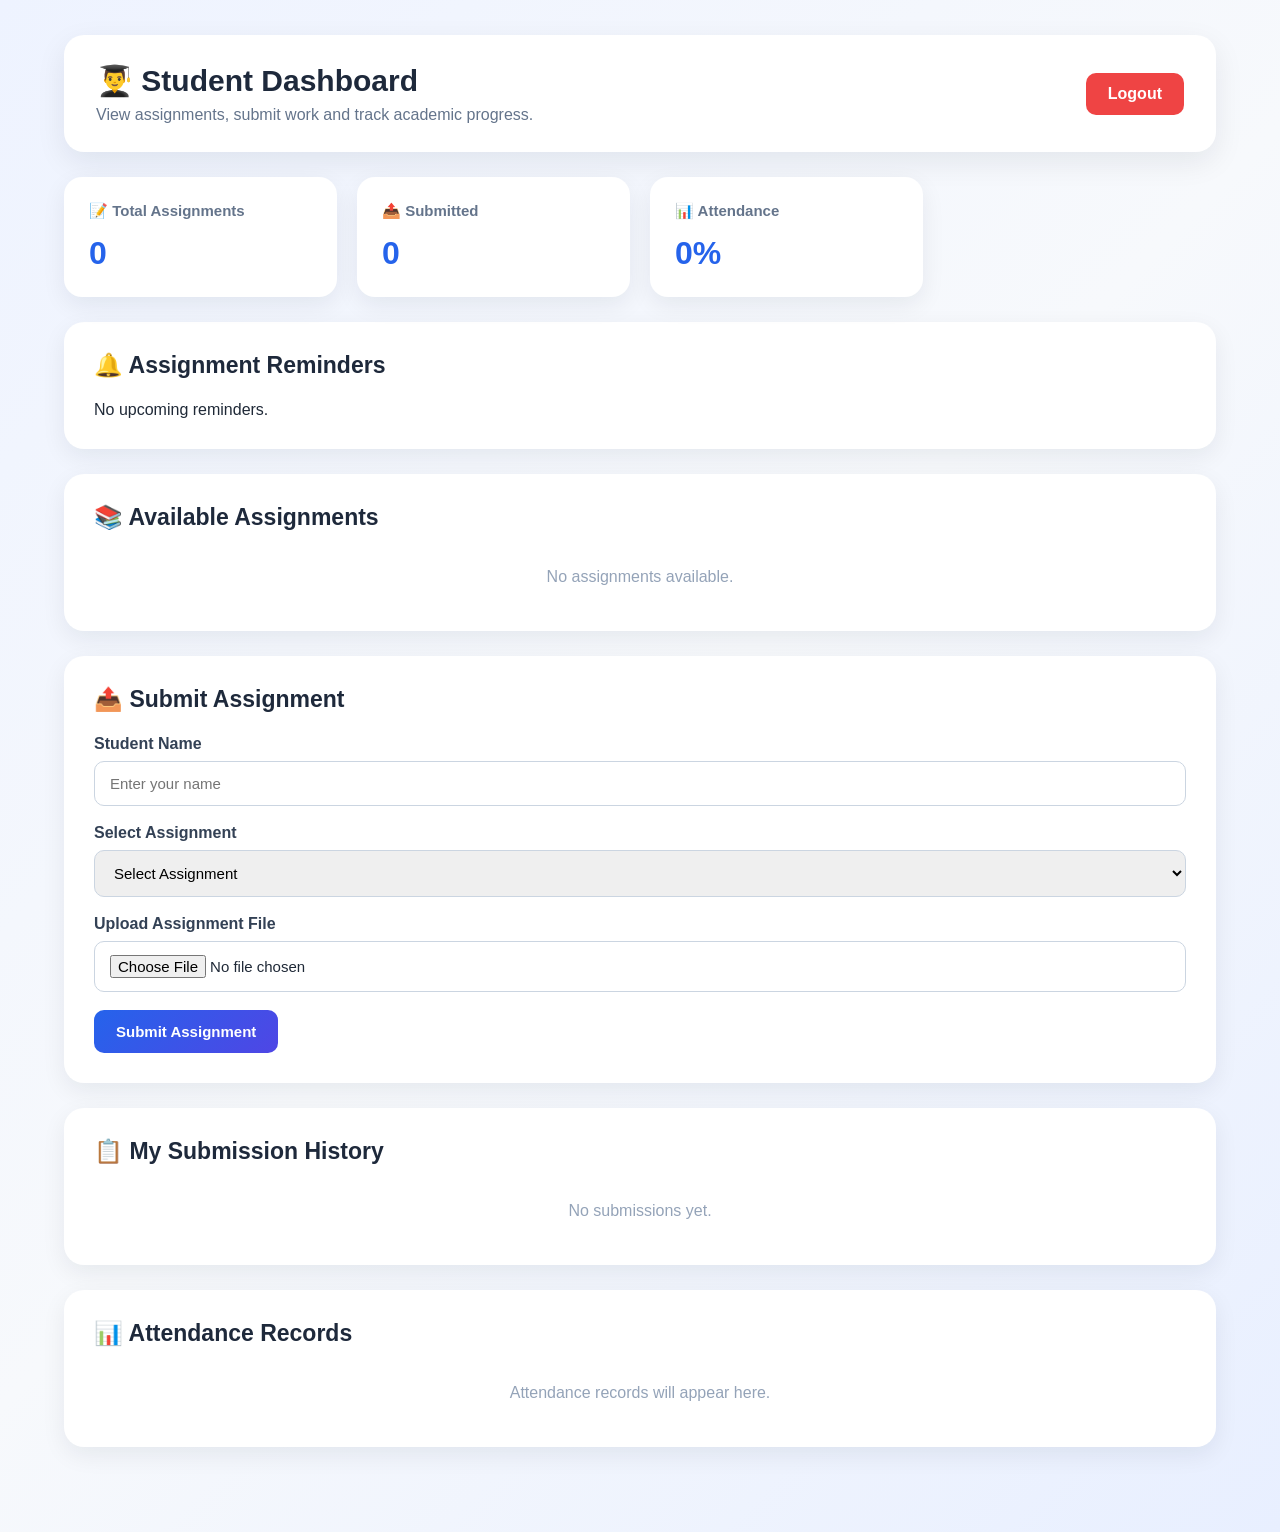
==== commit 2a25e627: "Updated Staff Dashboard and Student Dashboard" ====
--- a/STUDENT.HTML
+++ b/STUDENT.HTML
@@ -23,7 +23,9 @@
 <div class="dashboard-container">
 
 
+    <!-- ========================= -->
     <!-- HEADER -->
+    <!-- ========================= -->
 
     <header class="dashboard-header">
 
@@ -38,7 +40,10 @@
         </div>
 
 
-        <a href="INDEX.HTML" class="logout-button">
+        <a
+            href="INDEX.HTML"
+            class="logout-button"
+        >
 
             Logout
 
@@ -48,11 +53,15 @@
 
 
 
-    <!-- DASHBOARD -->
+    <!-- ========================= -->
+    <!-- DASHBOARD CARDS -->
+    <!-- ========================= -->
 
     <section class="stats-grid">
 
 
+        <!-- TOTAL ASSIGNMENTS -->
+
         <div class="stat-card">
 
             <h3>📝 Total Assignments</h3>
@@ -67,6 +76,8 @@
 
 
 
+        <!-- SUBMITTED -->
+
         <div class="stat-card">
 
             <h3>📤 Submitted</h3>
@@ -81,6 +92,8 @@
 
 
 
+        <!-- ATTENDANCE -->
+
         <div class="stat-card">
 
             <h3>📊 Attendance</h3>
@@ -94,25 +107,13 @@
         </div>
 
 
-
-        <div class="stat-card">
-
-            <h3>🎓 CGPA</h3>
-
-            <span id="studentCGPA">
-
-                0.00
-
-            </span>
-
-        </div>
-
-
-    </section>
-
-
-
-    <!-- REMINDERS -->
+    </section>
+
+
+
+    <!-- ========================= -->
+    <!-- ASSIGNMENT REMINDERS -->
+    <!-- ========================= -->
 
     <section class="portal-section">
 
@@ -131,7 +132,9 @@
 
 
 
+    <!-- ========================= -->
     <!-- AVAILABLE ASSIGNMENTS -->
+    <!-- ========================= -->
 
     <section class="portal-section">
 
@@ -151,13 +154,18 @@
 
 
 
+    <!-- ========================= -->
     <!-- SUBMIT ASSIGNMENT -->
+    <!-- ========================= -->
 
     <section class="portal-section">
 
 
         <h2>📤 Submit Assignment</h2>
 
+
+
+        <!-- STUDENT NAME -->
 
         <div class="form-group">
 
@@ -173,6 +181,8 @@
 
 
 
+        <!-- SELECT ASSIGNMENT -->
+
         <div class="form-group">
 
             <label>Select Assignment</label>
@@ -190,6 +200,8 @@
         </div>
 
 
+
+        <!-- UPLOAD FILE -->
 
         <div class="form-group">
 
@@ -204,7 +216,12 @@
 
 
 
-        <button id="submitAssignmentButton">
+        <!-- SUBMIT BUTTON -->
+
+        <button
+            type="button"
+            id="submitAssignmentButton"
+        >
 
             Submit Assignment
 
@@ -215,7 +232,9 @@
 
 
 
+    <!-- ========================= -->
     <!-- SUBMISSION HISTORY -->
+    <!-- ========================= -->
 
     <section class="portal-section">
 
@@ -235,7 +254,9 @@
 
 
 
+    <!-- ========================= -->
     <!-- ATTENDANCE -->
+    <!-- ========================= -->
 
     <section class="portal-section">
 
@@ -253,944 +274,17 @@
     </section>
 
 
-
-    <!-- CGPA -->
-
-    <section class="portal-section">
-
-
-        <h2>🎓 CGPA Calculator</h2>
-
-
-        <p class="section-description">
-
-            Enter grade points and credits for your subjects.
-        </p>
-
-
-
-        <div class="form-group">
-
-            <label>Subject Name</label>
-
-            <input
-                type="text"
-                id="cgpaSubject"
-                placeholder="Example: Mathematics"
-            >
-
-        </div>
-
-
-
-        <div class="form-group">
-
-            <label>Grade Point</label>
-
-            <input
-                type="number"
-                id="gradePoint"
-                placeholder="Example: 9"
-            >
-
-        </div>
-
-
-
-        <div class="form-group">
-
-            <label>Credit</label>
-
-            <input
-                type="number"
-                id="credit"
-                placeholder="Example: 4"
-            >
-
-        </div>
-
-
-
-        <button id="addGradeButton">
-
-            Add Subject Grade
-
-        </button>
-
-
-
-        <div
-            id="cgpaSubjectList"
-            class="list-container"
-        >
-
-        </div>
-
-
-
-        <button
-            id="calculateCGPAButton"
-            class="secondary-button"
-        >
-
-            Calculate CGPA
-
-        </button>
-
-
-
-        <div class="cgpa-result">
-
-            Your CGPA:
-
-            <span id="cgpaResult">
-
-                0.00
-
-            </span>
-
-        </div>
-
-
-    </section>
-
-
 </div>
 
 
+
+<!-- ========================= -->
+<!-- JAVASCRIPT -->
+<!-- ========================= -->
+
 <script src="SCRIPT.JS"></script>
 
 
 </body>
 
-</html><!DOCTYPE html>
-<html lang="en">
-
-<head>
-
-    <meta charset="UTF-8">
-
-    <meta
-        name="viewport"
-        content="width=device-width, initial-scale=1.0"
-    >
-
-    <title>Student Dashboard</title>
-
-    <link rel="stylesheet" href="STYLE.CSS">
-
-</head>
-
-
-<body>
-
-
-<div class="dashboard-container">
-
-
-    <!-- HEADER -->
-
-    <header class="dashboard-header">
-
-        <div>
-
-            <h1>👨‍🎓 Student Dashboard</h1>
-
-            <p>
-                View assignments, submit work and track academic progress.
-            </p>
-
-        </div>
-
-
-        <a href="INDEX.HTML" class="logout-button">
-
-            Logout
-
-        </a>
-
-    </header>
-
-
-
-    <!-- DASHBOARD -->
-
-    <section class="stats-grid">
-
-
-        <div class="stat-card">
-
-            <h3>📝 Total Assignments</h3>
-
-            <span id="studentAssignmentCount">
-
-                0
-
-            </span>
-
-        </div>
-
-
-
-        <div class="stat-card">
-
-            <h3>📤 Submitted</h3>
-
-            <span id="studentSubmittedCount">
-
-                0
-
-            </span>
-
-        </div>
-
-
-
-        <div class="stat-card">
-
-            <h3>📊 Attendance</h3>
-
-            <span id="studentAttendance">
-
-                0%
-
-            </span>
-
-        </div>
-
-
-
-        <div class="stat-card">
-
-            <h3>🎓 CGPA</h3>
-
-            <span id="studentCGPA">
-
-                0.00
-
-            </span>
-
-        </div>
-
-
-    </section>
-
-
-
-    <!-- REMINDERS -->
-
-    <section class="portal-section">
-
-
-        <h2>🔔 Assignment Reminders</h2>
-
-
-        <div id="reminderList">
-
-            No upcoming reminders.
-
-        </div>
-
-
-    </section>
-
-
-
-    <!-- AVAILABLE ASSIGNMENTS -->
-
-    <section class="portal-section">
-
-
-        <h2>📚 Available Assignments</h2>
-
-
-        <div
-            id="studentAssignmentList"
-            class="list-container"
-        >
-
-        </div>
-
-
-    </section>
-
-
-
-    <!-- SUBMIT ASSIGNMENT -->
-
-    <section class="portal-section">
-
-
-        <h2>📤 Submit Assignment</h2>
-
-
-        <div class="form-group">
-
-            <label>Student Name</label>
-
-            <input
-                type="text"
-                id="studentName"
-                placeholder="Enter your name"
-            >
-
-        </div>
-
-
-
-        <div class="form-group">
-
-            <label>Select Assignment</label>
-
-            <select id="studentAssignmentSelect">
-
-                <option value="">
-
-                    Select Assignment
-
-                </option>
-
-            </select>
-
-        </div>
-
-
-
-        <div class="form-group">
-
-            <label>Upload Assignment File</label>
-
-            <input
-                type="file"
-                id="assignmentFile"
-            >
-
-        </div>
-
-
-
-        <button id="submitAssignmentButton">
-
-            Submit Assignment
-
-        </button>
-
-
-    </section>
-
-
-
-    <!-- SUBMISSION HISTORY -->
-
-    <section class="portal-section">
-
-
-        <h2>📋 My Submission History</h2>
-
-
-        <div
-            id="studentSubmissionHistory"
-            class="list-container"
-        >
-
-        </div>
-
-
-    </section>
-
-
-
-    <!-- ATTENDANCE -->
-
-    <section class="portal-section">
-
-
-        <h2>📊 Attendance Records</h2>
-
-
-        <p class="empty-message">
-
-            Attendance records will appear here.
-
-        </p>
-
-
-    </section>
-
-
-
-    <!-- CGPA -->
-
-    <section class="portal-section">
-
-
-        <h2>🎓 CGPA Calculator</h2>
-
-
-        <p class="section-description">
-
-            Enter grade points and credits for your subjects.
-        </p>
-
-
-
-        <div class="form-group">
-
-            <label>Subject Name</label>
-
-            <input
-                type="text"
-                id="cgpaSubject"
-                placeholder="Example: Mathematics"
-            >
-
-        </div>
-
-
-
-        <div class="form-group">
-
-            <label>Grade Point</label>
-
-            <input
-                type="number"
-                id="gradePoint"
-                placeholder="Example: 9"
-            >
-
-        </div>
-
-
-
-        <div class="form-group">
-
-            <label>Credit</label>
-
-            <input
-                type="number"
-                id="credit"
-                placeholder="Example: 4"
-            >
-
-        </div>
-
-
-
-        <button id="addGradeButton">
-
-            Add Subject Grade
-
-        </button>
-
-
-
-        <div
-            id="cgpaSubjectList"
-            class="list-container"
-        >
-
-        </div>
-
-
-
-        <button
-            id="calculateCGPAButton"
-            class="secondary-button"
-        >
-
-            Calculate CGPA
-
-        </button>
-
-
-
-        <div class="cgpa-result">
-
-            Your CGPA:
-
-            <span id="cgpaResult">
-
-                0.00
-
-            </span>
-
-        </div>
-
-
-    </section>
-
-
-</div>
-
-
-<script src="SCRIPT.JS"></script>
-
-
-</body>
-
-</html><!DOCTYPE html>
-<html lang="en">
-
-<head>
-
-    <meta charset="UTF-8">
-
-    <meta
-        name="viewport"
-        content="width=device-width, initial-scale=1.0"
-    >
-
-    <title>Student Dashboard</title>
-
-    <link rel="stylesheet" href="STYLE.CSS">
-
-</head>
-
-
-<body>
-
-
-<div class="dashboard-container">
-
-
-    <!-- HEADER -->
-
-    <header class="dashboard-header">
-
-        <div>
-
-            <h1>👨‍🎓 Student Dashboard</h1>
-
-            <p>
-                View assignments, submit work and track academic progress.
-            </p>
-
-        </div>
-
-
-        <a href="INDEX.HTML" class="logout-button">
-
-            Logout
-
-        </a>
-
-    </header>
-
-
-
-    <!-- DASHBOARD -->
-
-    <section class="stats-grid">
-
-
-        <div class="stat-card">
-
-            <h3>📝 Total Assignments</h3>
-
-            <span id="studentAssignmentCount">
-
-                0
-
-            </span>
-
-        </div>
-
-
-
-        <div class="stat-card">
-
-            <h3>📤 Submitted</h3>
-
-            <span id="studentSubmittedCount">
-
-                0
-
-            </span>
-
-        </div>
-
-
-
-        <div class="stat-card">
-
-            <h3>📊 Attendance</h3>
-
-            <span id="studentAttendance">
-
-                0%
-
-            </span>
-
-        </div>
-
-
-
-        <div class="stat-card">
-
-            <h3>🎓 CGPA</h3>
-
-            <span id="studentCGPA">
-
-                0.00
-
-            </span>
-
-        </div>
-
-
-    </section>
-
-
-
-    <!-- REMINDERS -->
-
-    <section class="portal-section">
-
-
-        <h2>🔔 Assignment Reminders</h2>
-
-
-        <div id="reminderList">
-
-            No upcoming reminders.
-
-        </div>
-
-
-    </section>
-
-
-
-    <!-- AVAILABLE ASSIGNMENTS -->
-
-    <section class="portal-section">
-
-
-        <h2>📚 Available Assignments</h2>
-
-
-        <div
-            id="studentAssignmentList"
-            class="list-container"
-        >
-
-        </div>
-
-
-    </section>
-
-
-
-    <!-- SUBMIT ASSIGNMENT -->
-
-    <section class="portal-section">
-
-
-        <h2>📤 Submit Assignment</h2>
-
-
-        <div class="form-group">
-
-            <label>Student Name</label>
-
-            <input
-                type="text"
-                id="studentName"
-                placeholder="Enter your name"
-            >
-
-        </div>
-
-
-
-        <div class="form-group">
-
-            <label>Select Assignment</label>
-
-            <select id="studentAssignmentSelect">
-
-                <option value="">
-
-                    Select Assignment
-
-                </option>
-
-            </select>
-
-        </div>
-
-
-
-        <div class="form-group">
-
-            <label>Upload Assignment File</label>
-
-            <input
-                type="file"
-                id="assignmentFile"
-            >
-
-        </div>
-
-
-
-        <button id="submitAssignmentButton">
-
-            Submit Assignment
-
-        </button>
-
-
-    </section>
-
-
-
-    <!-- SUBMISSION HISTORY -->
-
-    <section class="portal-section">
-
-
-        <h2>📋 My Submission History</h2>
-
-
-        <div
-            id="studentSubmissionHistory"
-            class="list-container"
-        >
-
-        </div>
-
-
-    </section>
-
-
-
-    <!-- ATTENDANCE -->
-
-    <section class="portal-section">
-
-
-        <h2>📊 Attendance Records</h2>
-
-
-        <p class="empty-message">
-
-            Attendance records will appear here.
-
-        </p>
-
-
-    </section>
-
-
-
-    <!-- CGPA -->
-
-    <!-- ========================= -->
-<!-- CGPA CALCULATOR -->
-<!-- ========================= -->
-
-<section class="portal-section">
-
-    <h2>🎓 CGPA Calculator</h2>
-
-    <p class="section-description">
-        Add your Semester GPA values to calculate your Overall CGPA.
-    </p>
-
-
-    <div class="form-group">
-
-        <label>Semester</label>
-
-        <select id="semesterName">
-
-            <option value="">
-                Select Semester
-            </option>
-
-            <option value="Semester 1">
-                Semester 1
-            </option>
-
-            <option value="Semester 2">
-                Semester 2
-            </option>
-
-            <option value="Semester 3">
-                Semester 3
-            </option>
-
-            <option value="Semester 4">
-                Semester 4
-            </option>
-
-            <option value="Semester 5">
-                Semester 5
-            </option>
-
-            <option value="Semester 6">
-                Semester 6
-            </option>
-
-            <option value="Semester 7">
-                Semester 7
-            </option>
-
-            <option value="Semester 8">
-                Semester 8
-            </option>
-
-        </select>
-
-    </div>
-
-
-    <div class="form-group">
-
-        <label>Semester GPA</label>
-
-        <input
-            type="number"
-            id="semesterGpa"
-            placeholder="Enter Semester GPA"
-            min="0"
-            max="10"
-            step="0.01"
-        >
-
-    </div>
-
-
-    <button id="addSemesterButton">
-
-        Add Semester GPA
-
-   <section class="portal-section">
-
-    <h2>📊 GPA Calculator</h2>
-
-    <p class="section-description">
-        Add as many subjects as you want and calculate your GPA.
-    </p>
-
-
-    <div class="form-group">
-
-        <label>Subject Name</label>
-
-        <input
-            type="text"
-            id="gpaSubjectName"
-            placeholder="Example: Mathematics"
-        >
-
-    </div>
-
-
-    <div class="form-group">
-
-        <label>Subject Code</label>
-
-        <input
-            type="text"
-            id="gpaSubjectCode"
-            placeholder="Example: CS101"
-        >
-
-    </div>
-
-
-    <div class="form-group">
-
-        <label>Credit</label>
-
-        <input
-            type="number"
-            id="gpaCredit"
-            placeholder="Enter Credit"
-            min="1"
-            step="1"
-        >
-
-    </div>
-
-
-    <div class="form-group">
-
-        <label>Grade</label>
-
-        <select id="gpaGrade">
-
-            <option value="">
-                Select Grade
-            </option>
-
-            <option value="O">
-                O - 10
-            </option>
-
-            <option value="A+">
-                A+ - 9
-            </option>
-
-            <option value="A">
-                A - 8
-            </option>
-
-            <option value="B+">
-                B+ - 7
-            </option>
-
-            <option value="B">
-                B - 6
-            </option>
-
-            <option value="C">
-                C - 5
-            </option>
-
-            <option value="F">
-                F - 0
-            </option>
-
-        </select>
-
-    </div>
-
-
-    <button
-        type="button"
-        id="addGpaSubjectButton"
-    >
-        ➕ Add Subject
-    </button>
-
-
-    <div
-        id="gpaSubjectList"
-        class="list-container"
-    >
-    </div>
-
-
-    <button
-        type="button"
-        id="calculateGpaButton"
-        class="secondary-button"
-    >
-        Calculate GPA
-    </button>
-
-
-    <div class="cgpa-result">
-
-        Your GPA:
-
-        <span id="gpaResult">
-            0.00
-        </span>
-
-    </div>
-
-</section>+</html>
